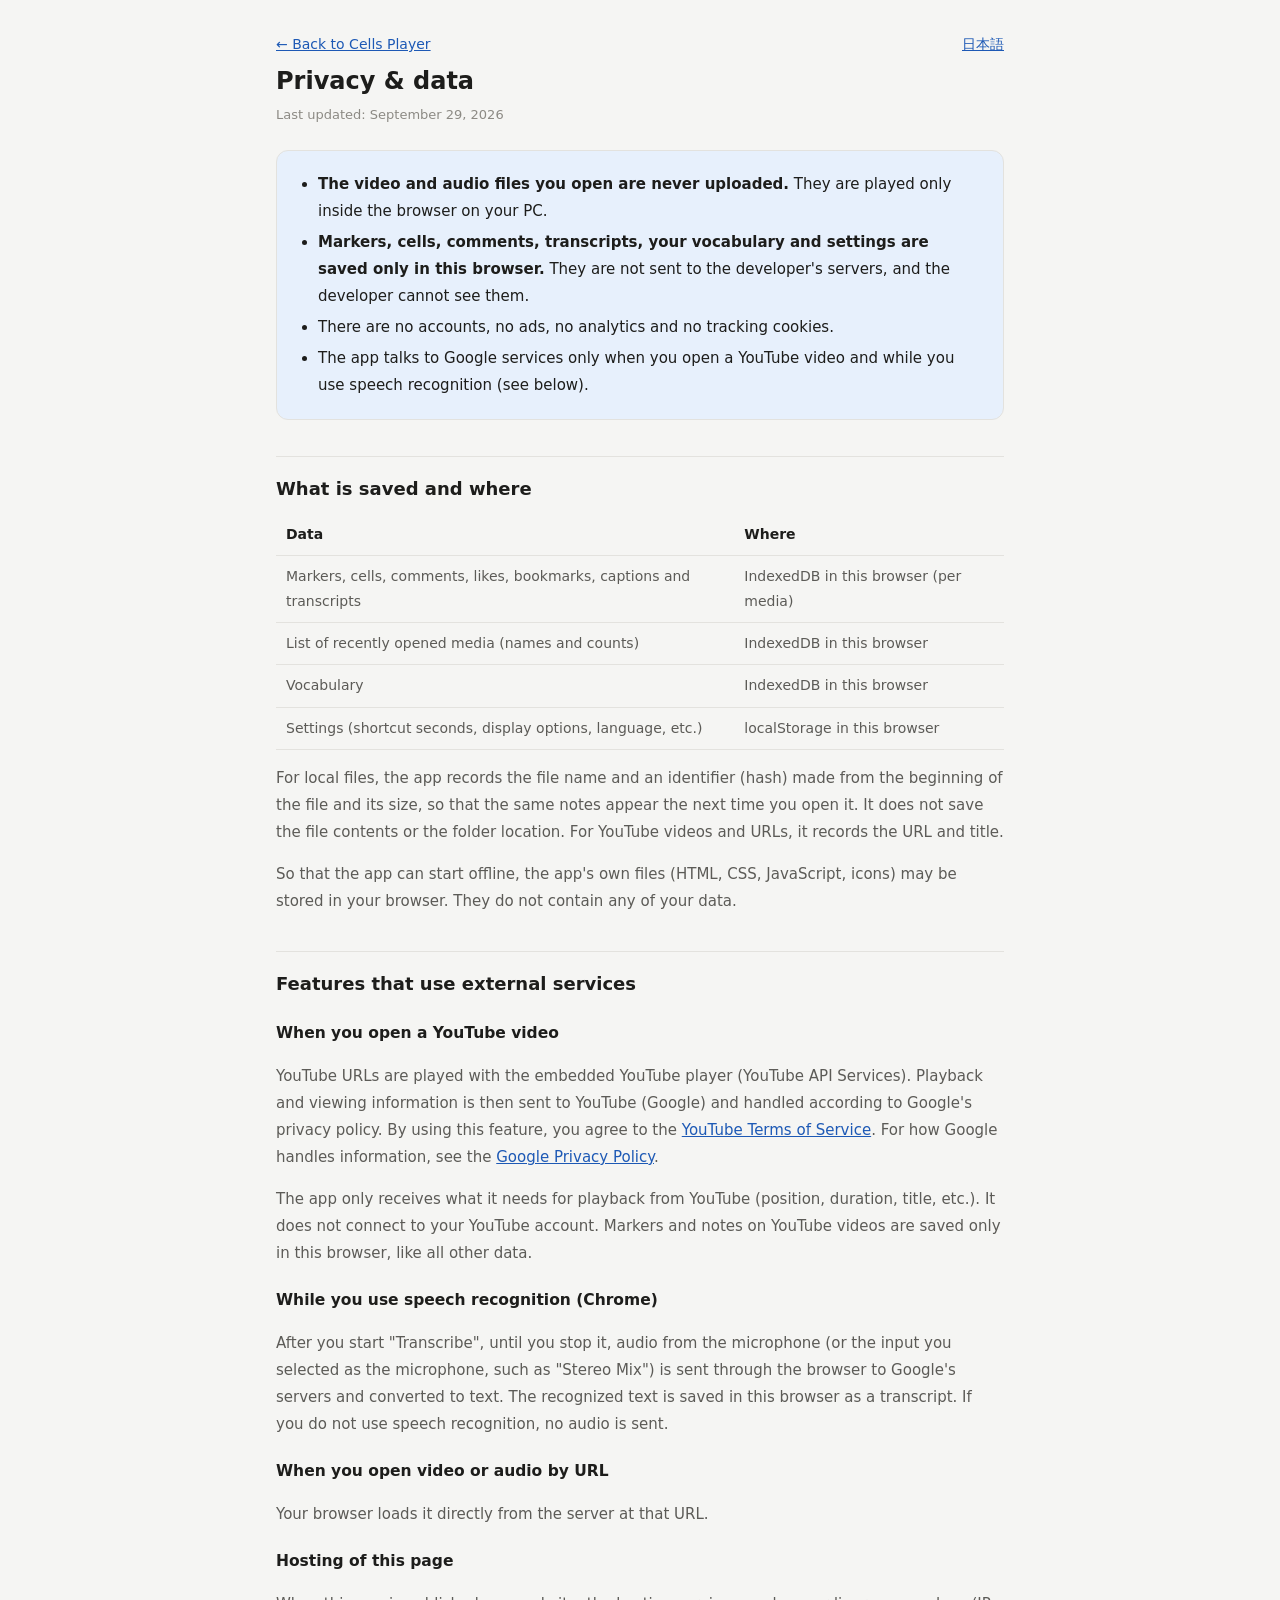
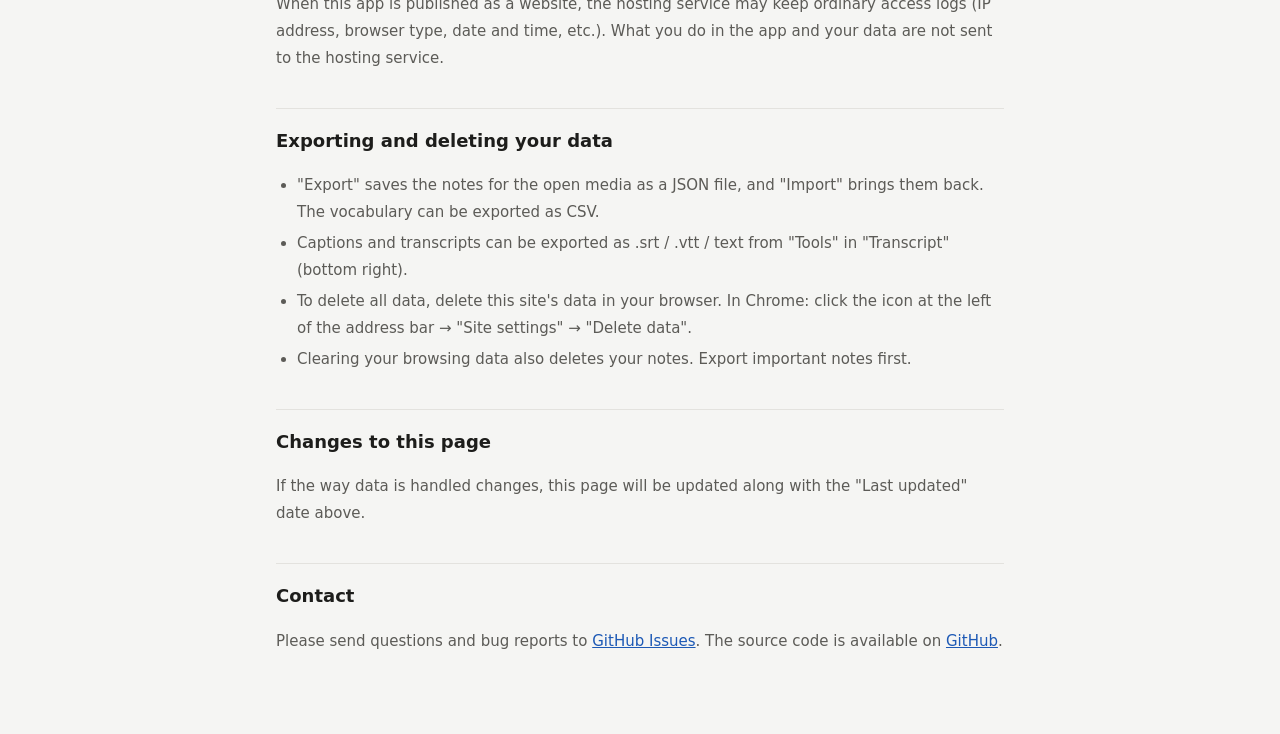
==== privacy.html @ 3f82d9c9 "英語の画面を追加（日本語 / English の切り替え） - 日本語の文をキーにした英語の辞書（js/i18n-en.js）と、切り替えの仕組み（js/i18n.js） - ブラウザの言語が日本語以" ====
<!doctype html>
<html lang="ja">
<head>
<meta charset="utf-8">
<meta name="viewport" content="width=device-width, initial-scale=1">
<title>プライバシーとデータの扱い｜区間セルプレイヤー / Privacy & data | Cells Player</title>
<link rel="icon" href="icons/icon.svg" type="image/svg+xml">
<style>
  :root {
    color-scheme: light dark;
    --bg: #f5f5f3; --panel: #ffffff; --line: #e3e2de; --text: #1d1d1b; --text-2: #5c5b57; --text-3: #8c8a84;
    --accent: #2b6cd4; --accent-bg: #e7f0fc; --accent-text: #1d59b5;
  }
  @media (prefers-color-scheme: dark) {
    :root {
      --bg: #181817; --panel: #222221; --line: #33332f; --text: #ebeae5; --text-2: #b3b1aa; --text-3: #83817b;
      --accent: #6aa2f0; --accent-bg: #1b2d47; --accent-text: #9cc3f7;
    }
  }
  * { box-sizing: border-box; }
  body {
    margin: 0; background: var(--bg); color: var(--text);
    font: 15px/1.8 "Segoe UI", "Yu Gothic UI", "Meiryo", system-ui, sans-serif;
  }
  main { max-width: 760px; margin: 0 auto; padding: 32px 16px 64px; }
  h1 { font-size: 24px; line-height: 1.4; margin: 8px 0 4px; }
  h2 { font-size: 18px; margin: 36px 0 8px; padding-top: 16px; border-top: 1px solid var(--line); }
  h3 { font-size: 15.5px; margin: 20px 0 4px; }
  p, li { color: var(--text-2); }
  ul { padding-left: 1.4em; }
  li { margin: 4px 0; }
  a { color: var(--accent-text); }
  strong { color: var(--text); }
  .back { font-size: 14px; }
  .top { display: flex; align-items: center; gap: 16px; }
  .lang-switch { margin-left: auto; font-size: 14px; }
  [hidden] { display: none !important; }
  .updated { font-size: 13px; color: var(--text-3); margin: 0; }
  .summary {
    margin: 24px 0 0; padding: 16px 20px; border-radius: 12px;
    background: var(--accent-bg); border: 1px solid var(--line);
  }
  .summary ul { margin: 0; }
  .summary li { color: var(--text); }
  table { width: 100%; border-collapse: collapse; font-size: 14px; margin: 8px 0; }
  th, td { text-align: left; vertical-align: top; padding: 8px 10px; border-bottom: 1px solid var(--line); }
  th { color: var(--text); white-space: nowrap; font-weight: 600; }
  td { color: var(--text-2); }
  @media (max-width: 560px) {
    th { white-space: normal; }
  }
</style>
</head>
<body>
<main lang="ja" id="ja">
  <div class="top">
    <a class="back" href="./">← 区間セルプレイヤーに戻る</a>
    <a class="lang-switch" href="?lang=en" lang="en">English</a>
  </div>
  <h1>プライバシーとデータの扱い</h1>
  <p class="updated">最終更新: 2026年9月29日</p>

  <div class="summary">
    <ul>
      <li><strong>開いた動画・音声ファイルは、どこにも送信しません。</strong>あなたの PC のブラウザの中だけで再生します。</li>
      <li><strong>目印・セル・コメント・文字起こし・単語帳・設定は、このブラウザの中にだけ保存されます。</strong>運営者のサーバーには送られず、運営者が見ることはできません。</li>
      <li>アカウント登録、広告、アクセス解析、追跡のための Cookie はありません。</li>
      <li>YouTube の動画を開いたときと、音声認識を使っているときだけ、Google のサービスとやり取りします（下記）。</li>
    </ul>
  </div>

  <h2>保存されるデータと保存場所</h2>
  <table>
    <tr><th>データ</th><th>保存場所</th></tr>
    <tr><td>目印・セル・コメント・いいね・ブックマーク・字幕や文字起こし</td><td>このブラウザの IndexedDB（メディアごと）</td></tr>
    <tr><td>最近開いたメディアの一覧（名前・件数）</td><td>このブラウザの IndexedDB</td></tr>
    <tr><td>単語帳</td><td>このブラウザの IndexedDB</td></tr>
    <tr><td>設定（ショートカットの秒数、表示の切り替えなど）</td><td>このブラウザの localStorage</td></tr>
  </table>
  <p>
    ローカルのファイルについては、次に開いたときに同じメモを出すため、ファイル名と、ファイルの先頭の一部と大きさから作った識別用の値（ハッシュ）を記録します。
    ファイルの中身やフォルダの場所は保存しません。YouTube や URL で開いたものは、その URL とタイトルを記録します。
  </p>
  <p>
    オフラインでも起動できるよう、アプリ自体のファイル（HTML・CSS・JavaScript・アイコン）をブラウザに保存しておくことがあります。これにあなたのデータは含まれません。
  </p>

  <h2>外部のサービスとやり取りする機能</h2>

  <h3>YouTube の動画を開いたとき</h3>
  <p>
    YouTube の URL を開くと、YouTube の埋め込みプレーヤー（YouTube API サービス）で再生します。
    このとき、再生や視聴の情報は YouTube（Google）に送られ、Google のプライバシーポリシーに従って扱われます。
    この機能を使うことで、<a href="https://www.youtube.com/t/terms" target="_blank" rel="noopener">YouTube の利用規約</a>に同意したものとみなされます。
    Google による情報の扱いは <a href="https://policies.google.com/privacy" target="_blank" rel="noopener">Google プライバシーポリシー</a>をご覧ください。
  </p>
  <p>
    このアプリが YouTube から受け取るのは、再生に必要な情報（再生位置・長さ・タイトルなど）だけです。YouTube のアカウントには接続しません。
    YouTube の動画に付けた目印やメモも、ほかのデータと同じくこのブラウザの中にだけ保存されます。
  </p>

  <h3>音声認識（Chrome）を使っているとき</h3>
  <p>
    「音声認識」を始めると、止めるまでの間、マイク（または「ステレオ ミキサー」など、マイクとして選んだ入力）の音声がブラウザの機能を通じて Google のサーバーに送られ、文字に変換されます。
    認識された文字は文字起こしとしてこのブラウザに保存されます。音声認識を使わなければ、音声が送られることはありません。
  </p>

  <h3>URL で動画・音声を開いたとき</h3>
  <p>その URL のサーバーから、あなたのブラウザが直接読み込みます。</p>

  <h3>このページの配信</h3>
  <p>
    このアプリを Web サイトとして公開している場合、置いているホスティングサービスが、一般的なアクセスの記録（IP アドレス、ブラウザの種類、日時など）を残すことがあります。
    アプリの中で行った操作やデータがホスティングサービスに送られることはありません。
  </p>

  <h2>データの持ち出し・削除</h2>
  <ul>
    <li>「書き出し」で、開いているメディアのメモを JSON ファイルに保存できます。「読み込み」で戻せます。単語帳は CSV で書き出せます。</li>
    <li>字幕・文字起こしは、右下の「文字起こし」の「ツール」から .srt / .vtt / テキストで書き出せます。</li>
    <li>
      すべてのデータを消すには、ブラウザでこのサイトのデータを削除してください。
      Chrome では、アドレスバー左のアイコン →「サイトの設定」→「データを削除」で消せます。
    </li>
    <li>ブラウザの閲覧データを消去したときも、メモは消えます。大事なメモは書き出しておいてください。</li>
  </ul>

  <h2>このページの変更</h2>
  <p>データの扱いを変えるときは、このページを更新し、上の「最終更新」の日付を変えます。</p>

  <h2>お問い合わせ</h2>
  <p>
    ご質問や不具合の報告は、<a href="https://github.com/pe-kun333/cells-player/issues" target="_blank" rel="noopener">GitHub の Issues</a> へお寄せください。
    ソースコードは <a href="https://github.com/pe-kun333/cells-player" target="_blank" rel="noopener">GitHub</a> で公開しています。
  </p>
</main>
<main lang="en" id="en" hidden>
  <div class="top">
    <a class="back" href="./">← Back to Cells Player</a>
    <a class="lang-switch" href="?lang=ja" lang="ja">日本語</a>
  </div>
  <h1>Privacy &amp; data</h1>
  <p class="updated">Last updated: September 29, 2026</p>

  <div class="summary">
    <ul>
      <li><strong>The video and audio files you open are never uploaded.</strong> They are played only inside the browser on your PC.</li>
      <li><strong>Markers, cells, comments, transcripts, your vocabulary and settings are saved only in this browser.</strong> They are not sent to the developer's servers, and the developer cannot see them.</li>
      <li>There are no accounts, no ads, no analytics and no tracking cookies.</li>
      <li>The app talks to Google services only when you open a YouTube video and while you use speech recognition (see below).</li>
    </ul>
  </div>

  <h2>What is saved and where</h2>
  <table>
    <tr><th>Data</th><th>Where</th></tr>
    <tr><td>Markers, cells, comments, likes, bookmarks, captions and transcripts</td><td>IndexedDB in this browser (per media)</td></tr>
    <tr><td>List of recently opened media (names and counts)</td><td>IndexedDB in this browser</td></tr>
    <tr><td>Vocabulary</td><td>IndexedDB in this browser</td></tr>
    <tr><td>Settings (shortcut seconds, display options, language, etc.)</td><td>localStorage in this browser</td></tr>
  </table>
  <p>
    For local files, the app records the file name and an identifier (hash) made from the beginning of the file and its size, so that the same notes appear the next time you open it.
    It does not save the file contents or the folder location. For YouTube videos and URLs, it records the URL and title.
  </p>
  <p>
    So that the app can start offline, the app's own files (HTML, CSS, JavaScript, icons) may be stored in your browser. They do not contain any of your data.
  </p>

  <h2>Features that use external services</h2>

  <h3>When you open a YouTube video</h3>
  <p>
    YouTube URLs are played with the embedded YouTube player (YouTube API Services).
    Playback and viewing information is then sent to YouTube (Google) and handled according to Google's privacy policy.
    By using this feature, you agree to the <a href="https://www.youtube.com/t/terms" target="_blank" rel="noopener">YouTube Terms of Service</a>.
    For how Google handles information, see the <a href="https://policies.google.com/privacy" target="_blank" rel="noopener">Google Privacy Policy</a>.
  </p>
  <p>
    The app only receives what it needs for playback from YouTube (position, duration, title, etc.). It does not connect to your YouTube account.
    Markers and notes on YouTube videos are saved only in this browser, like all other data.
  </p>

  <h3>While you use speech recognition (Chrome)</h3>
  <p>
    After you start "Transcribe", until you stop it, audio from the microphone (or the input you selected as the microphone, such as "Stereo Mix") is sent through the browser to Google's servers and converted to text.
    The recognized text is saved in this browser as a transcript. If you do not use speech recognition, no audio is sent.
  </p>

  <h3>When you open video or audio by URL</h3>
  <p>Your browser loads it directly from the server at that URL.</p>

  <h3>Hosting of this page</h3>
  <p>
    When this app is published as a website, the hosting service may keep ordinary access logs (IP address, browser type, date and time, etc.).
    What you do in the app and your data are not sent to the hosting service.
  </p>

  <h2>Exporting and deleting your data</h2>
  <ul>
    <li>"Export" saves the notes for the open media as a JSON file, and "Import" brings them back. The vocabulary can be exported as CSV.</li>
    <li>Captions and transcripts can be exported as .srt / .vtt / text from "Tools" in "Transcript" (bottom right).</li>
    <li>
      To delete all data, delete this site's data in your browser.
      In Chrome: click the icon at the left of the address bar → "Site settings" → "Delete data".
    </li>
    <li>Clearing your browsing data also deletes your notes. Export important notes first.</li>
  </ul>

  <h2>Changes to this page</h2>
  <p>If the way data is handled changes, this page will be updated along with the "Last updated" date above.</p>

  <h2>Contact</h2>
  <p>
    Please send questions and bug reports to <a href="https://github.com/pe-kun333/cells-player/issues" target="_blank" rel="noopener">GitHub Issues</a>.
    The source code is available on <a href="https://github.com/pe-kun333/cells-player" target="_blank" rel="noopener">GitHub</a>.
  </p>
</main>
<script>
  // アプリと同じ決め方で言語を選ぶ（?lang= → アプリの設定 → ブラウザの言語）
  (() => {
    let lang = new URLSearchParams(location.search).get('lang');
    if (lang !== 'ja' && lang !== 'en') {
      try {
        const s = JSON.parse(localStorage.getItem('cellsplayer:settings') || 'null');
        if (s && (s.lang === 'ja' || s.lang === 'en')) lang = s.lang;
      } catch {}
    }
    if (lang !== 'ja' && lang !== 'en') lang = /^ja\b/i.test(navigator.languages?.[0] || navigator.language || 'ja') ? 'ja' : 'en';
    document.documentElement.lang = lang;
    document.getElementById('ja').hidden = lang !== 'ja';
    document.getElementById('en').hidden = lang !== 'en';
    if (lang === 'en') document.title = 'Privacy & data | Cells Player';
    else document.title = 'プライバシーとデータの扱い｜区間セルプレイヤー';
  })();
</script>
</body>
</html>
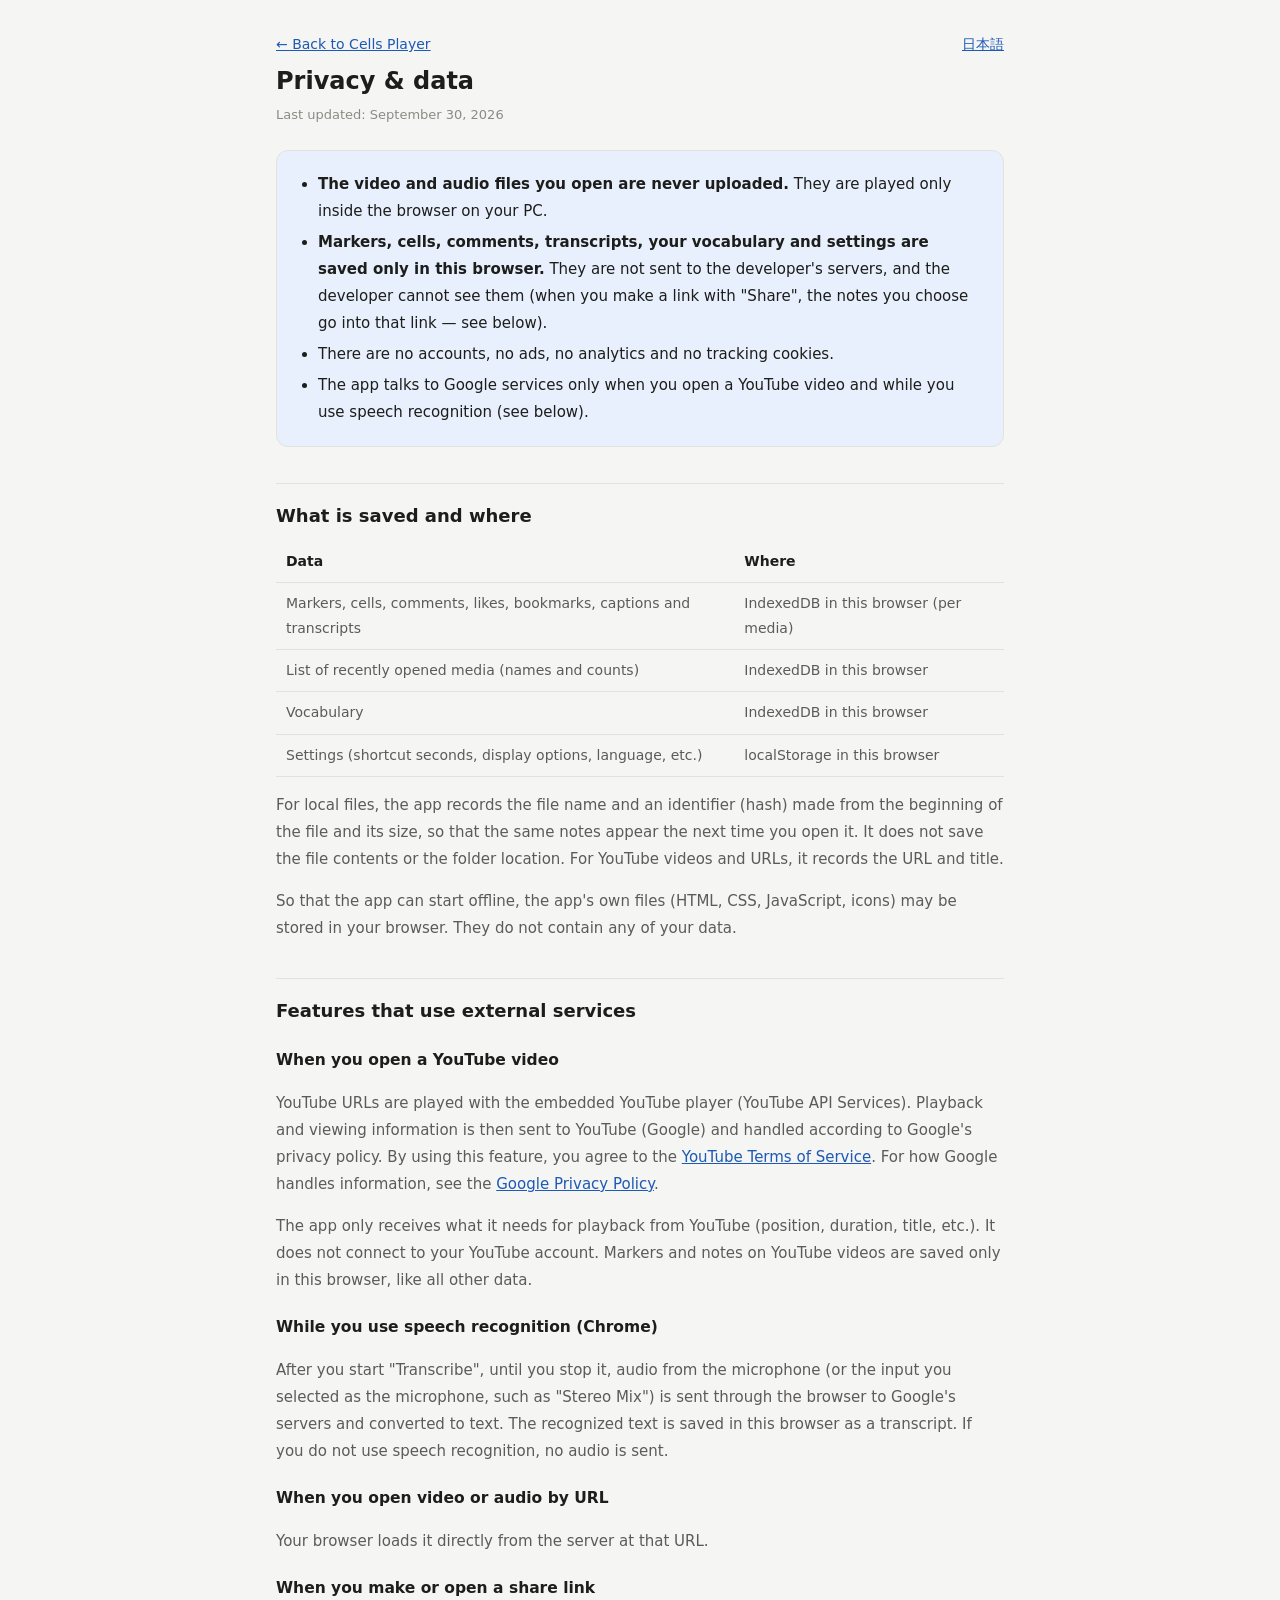
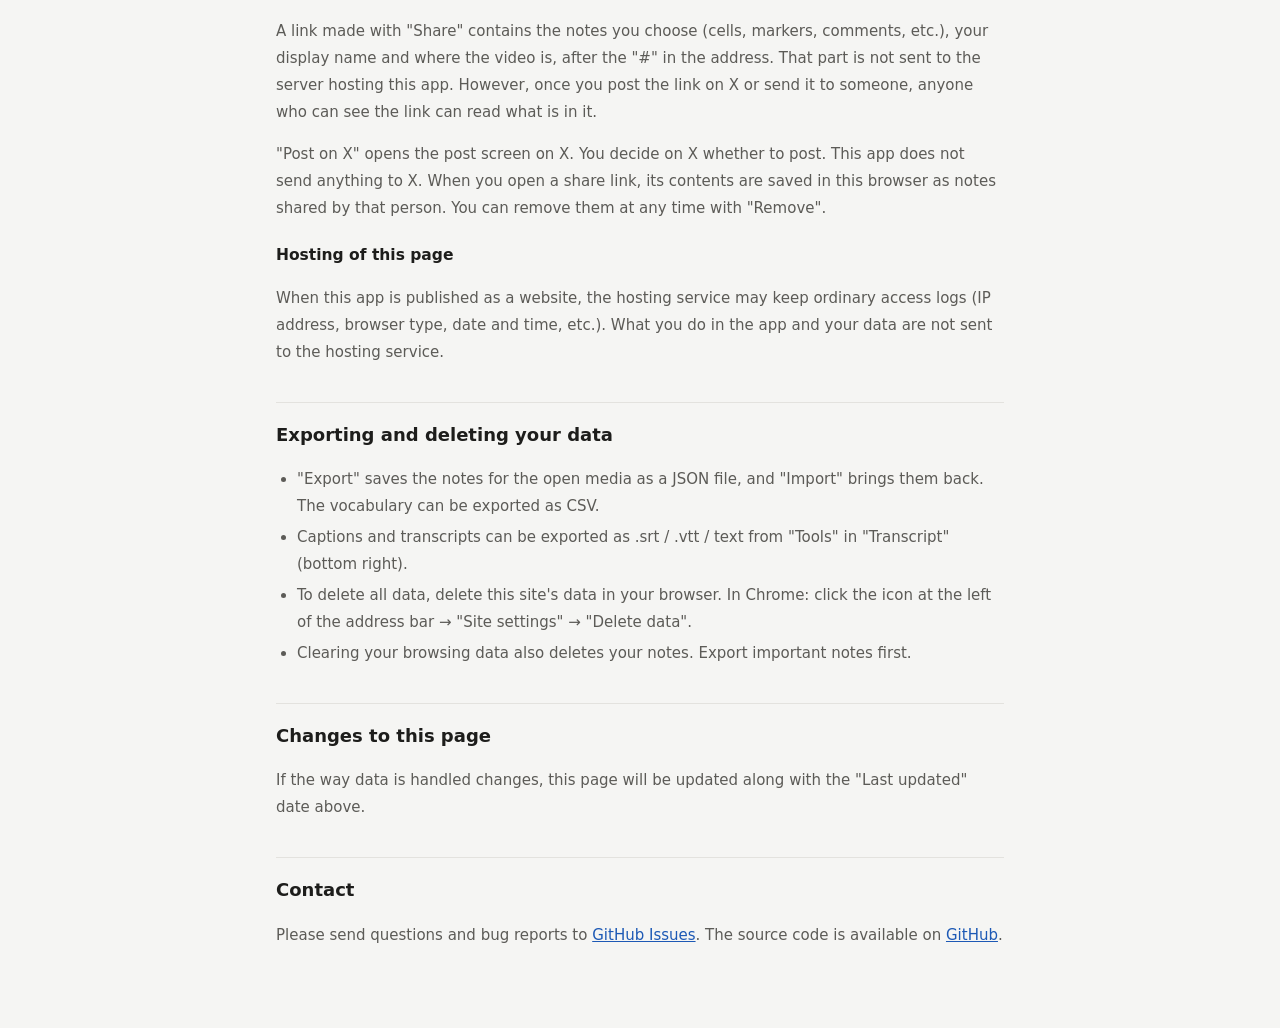
==== commit 4726cd64: "共有リンクを追加（セル・コメントをリンクに入れて X などで共有、開いた人は「〇〇さんの共有」として表示） Co-Authored-By: Claude Opus 5.5 <noreply@anthr" ====
--- a/privacy.html
+++ b/privacy.html
@@ -58,12 +58,12 @@
     <a class="lang-switch" href="?lang=en" lang="en">English</a>
   </div>
   <h1>プライバシーとデータの扱い</h1>
-  <p class="updated">最終更新: 2026年9月29日</p>
+  <p class="updated">最終更新: 2026年9月30日</p>
 
   <div class="summary">
     <ul>
       <li><strong>開いた動画・音声ファイルは、どこにも送信しません。</strong>あなたの PC のブラウザの中だけで再生します。</li>
-      <li><strong>目印・セル・コメント・文字起こし・単語帳・設定は、このブラウザの中にだけ保存されます。</strong>運営者のサーバーには送られず、運営者が見ることはできません。</li>
+      <li><strong>目印・セル・コメント・文字起こし・単語帳・設定は、このブラウザの中にだけ保存されます。</strong>運営者のサーバーには送られず、運営者が見ることはできません（「共有」でリンクを作ったときは、あなたが選んだメモがそのリンクに入ります。下記）。</li>
       <li>アカウント登録、広告、アクセス解析、追跡のための Cookie はありません。</li>
       <li>YouTube の動画を開いたときと、音声認識を使っているときだけ、Google のサービスとやり取りします（下記）。</li>
     </ul>
@@ -107,6 +107,17 @@
 
   <h3>URL で動画・音声を開いたとき</h3>
   <p>その URL のサーバーから、あなたのブラウザが直接読み込みます。</p>
+
+  <h3>共有リンクを作ったとき・開いたとき</h3>
+  <p>
+    「共有」で作るリンクには、あなたが選んだメモ（セル・目印・コメントなど）と表示名、動画の場所が、アドレスの「#」より後ろに入ります。
+    この部分は、このアプリを置いているサーバーには送られません。
+    ただし、リンクを X などに投稿したり人に送ったりすると、そのリンクを見られる人は誰でも中身を読めます。
+  </p>
+  <p>
+    「X に投稿」を押すと、X の投稿画面が開きます。投稿するかどうかは、あなたが X の画面で決めます。このアプリが X に何かを送ることはありません。
+    共有リンクを開くと、その中身は「〇〇さんの共有」としてこのブラウザに保存されます。「外す」でいつでも消せます。
+  </p>
 
   <h3>このページの配信</h3>
   <p>
@@ -140,12 +151,12 @@
     <a class="lang-switch" href="?lang=ja" lang="ja">日本語</a>
   </div>
   <h1>Privacy &amp; data</h1>
-  <p class="updated">Last updated: September 29, 2026</p>
+  <p class="updated">Last updated: September 30, 2026</p>
 
   <div class="summary">
     <ul>
       <li><strong>The video and audio files you open are never uploaded.</strong> They are played only inside the browser on your PC.</li>
-      <li><strong>Markers, cells, comments, transcripts, your vocabulary and settings are saved only in this browser.</strong> They are not sent to the developer's servers, and the developer cannot see them.</li>
+      <li><strong>Markers, cells, comments, transcripts, your vocabulary and settings are saved only in this browser.</strong> They are not sent to the developer's servers, and the developer cannot see them (when you make a link with "Share", the notes you choose go into that link — see below).</li>
       <li>There are no accounts, no ads, no analytics and no tracking cookies.</li>
       <li>The app talks to Google services only when you open a YouTube video and while you use speech recognition (see below).</li>
     </ul>
@@ -189,6 +200,17 @@
 
   <h3>When you open video or audio by URL</h3>
   <p>Your browser loads it directly from the server at that URL.</p>
+
+  <h3>When you make or open a share link</h3>
+  <p>
+    A link made with "Share" contains the notes you choose (cells, markers, comments, etc.), your display name and where the video is, after the "#" in the address.
+    That part is not sent to the server hosting this app.
+    However, once you post the link on X or send it to someone, anyone who can see the link can read what is in it.
+  </p>
+  <p>
+    "Post on X" opens the post screen on X. You decide on X whether to post. This app does not send anything to X.
+    When you open a share link, its contents are saved in this browser as notes shared by that person. You can remove them at any time with "Remove".
+  </p>
 
   <h3>Hosting of this page</h3>
   <p>
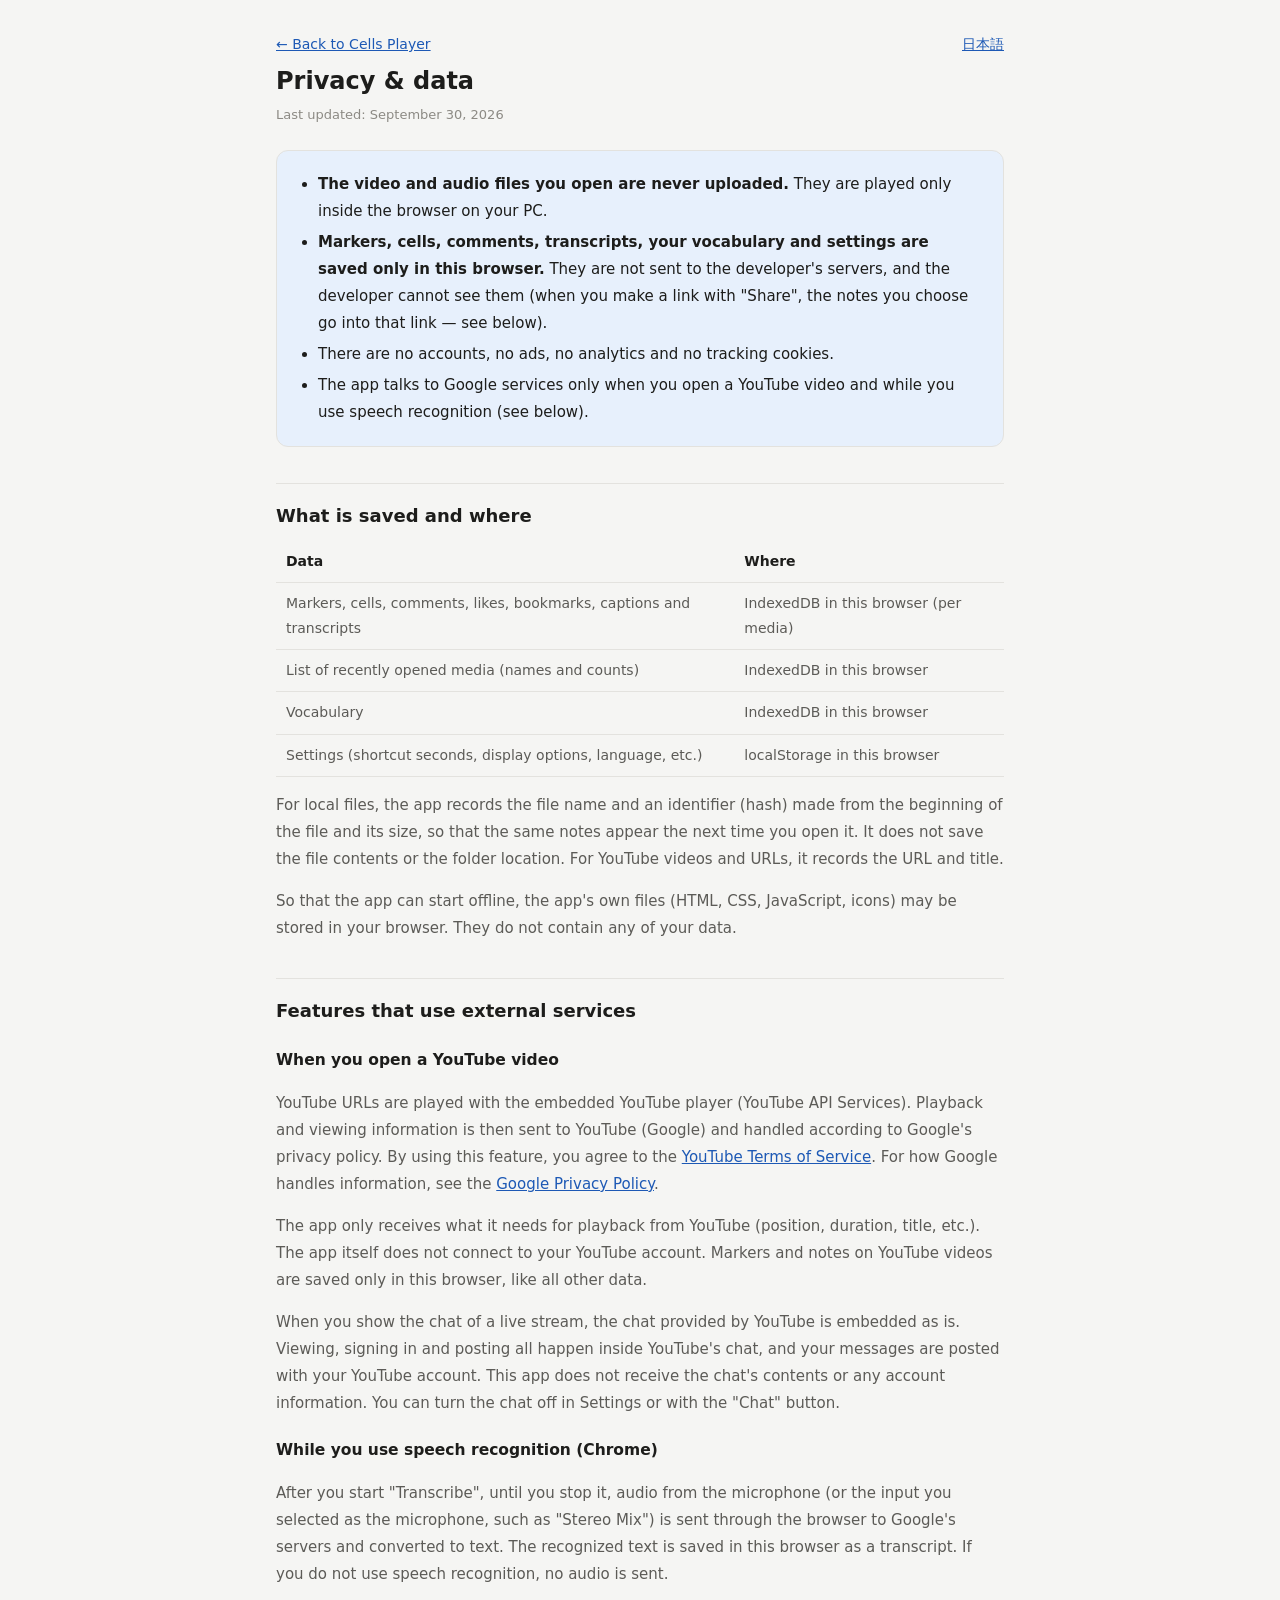
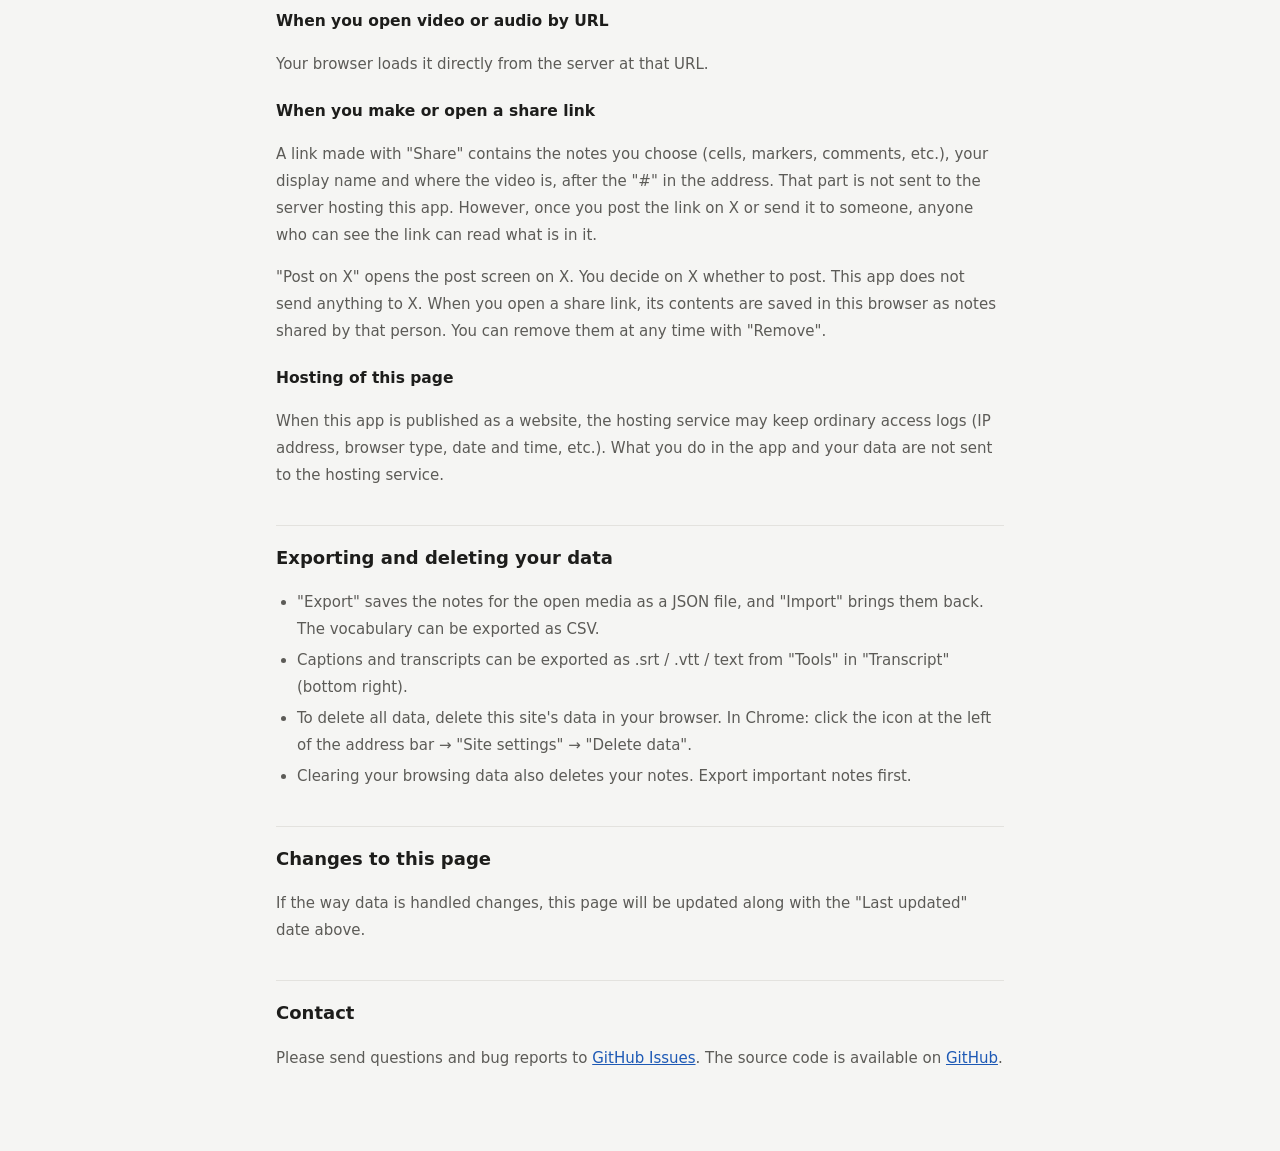
==== commit a1196eb3: "ライブ配信のときに YouTube のライブチャットを左に表示（自分のアカウントで書き込める・表示は切り替え可） Co-Authored-By: Claude Opus 5.5 <noreply@an" ====
--- a/privacy.html
+++ b/privacy.html
@@ -95,8 +95,13 @@
     Google による情報の扱いは <a href="https://policies.google.com/privacy" target="_blank" rel="noopener">Google プライバシーポリシー</a>をご覧ください。
   </p>
   <p>
-    このアプリが YouTube から受け取るのは、再生に必要な情報（再生位置・長さ・タイトルなど）だけです。YouTube のアカウントには接続しません。
+    このアプリが YouTube から受け取るのは、再生に必要な情報（再生位置・長さ・タイトルなど）だけです。このアプリ自身は YouTube のアカウントに接続しません。
     YouTube の動画に付けた目印やメモも、ほかのデータと同じくこのブラウザの中にだけ保存されます。
+  </p>
+  <p>
+    ライブ配信でチャットを表示すると、YouTube が用意しているチャットの画面をそのまま埋め込みます。
+    チャットの表示・ログイン・書き込みは YouTube の画面の中で行われ、書き込みはあなたの YouTube アカウントで投稿されます。
+    このアプリは、チャットの内容やアカウントの情報を受け取りません。チャットは設定や「チャット」ボタンで表示しないようにできます。
   </p>
 
   <h3>音声認識（Chrome）を使っているとき</h3>
@@ -188,8 +193,13 @@
     For how Google handles information, see the <a href="https://policies.google.com/privacy" target="_blank" rel="noopener">Google Privacy Policy</a>.
   </p>
   <p>
-    The app only receives what it needs for playback from YouTube (position, duration, title, etc.). It does not connect to your YouTube account.
+    The app only receives what it needs for playback from YouTube (position, duration, title, etc.). The app itself does not connect to your YouTube account.
     Markers and notes on YouTube videos are saved only in this browser, like all other data.
+  </p>
+  <p>
+    When you show the chat of a live stream, the chat provided by YouTube is embedded as is.
+    Viewing, signing in and posting all happen inside YouTube's chat, and your messages are posted with your YouTube account.
+    This app does not receive the chat's contents or any account information. You can turn the chat off in Settings or with the "Chat" button.
   </p>
 
   <h3>While you use speech recognition (Chrome)</h3>
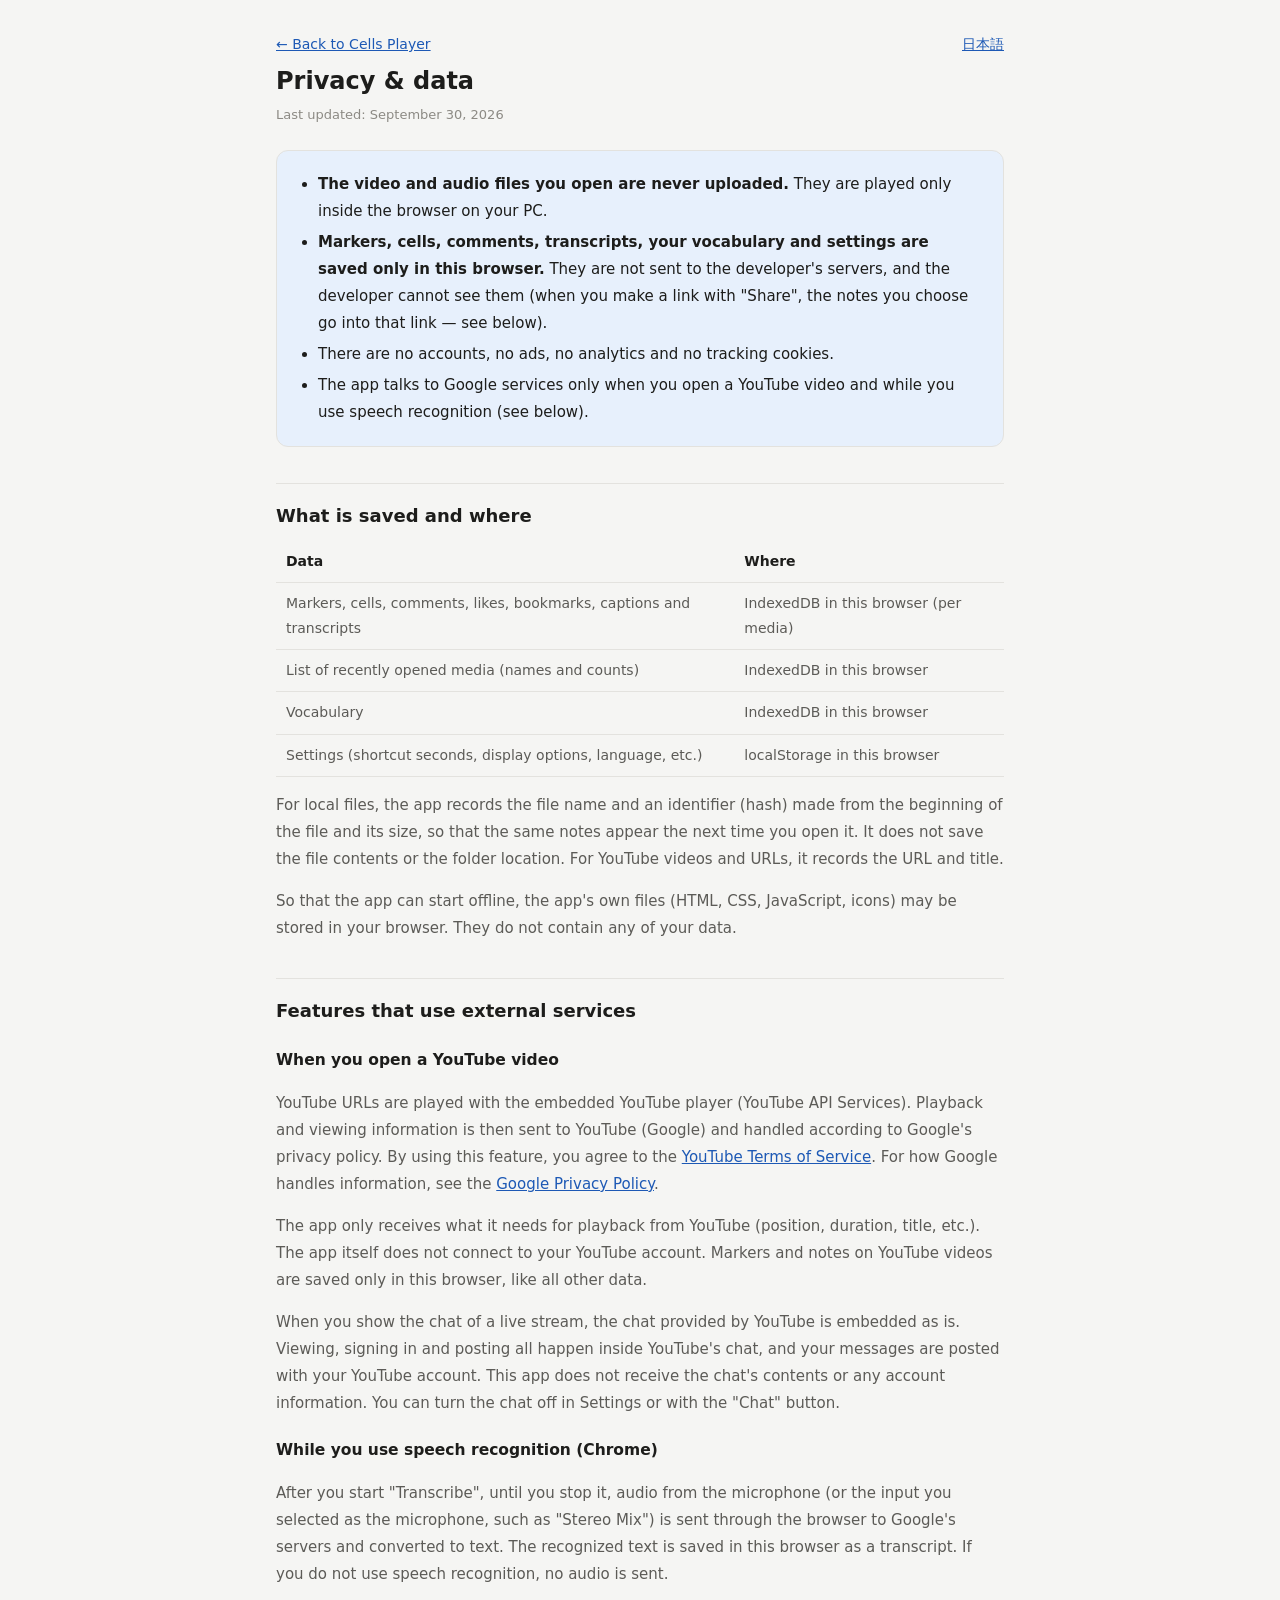
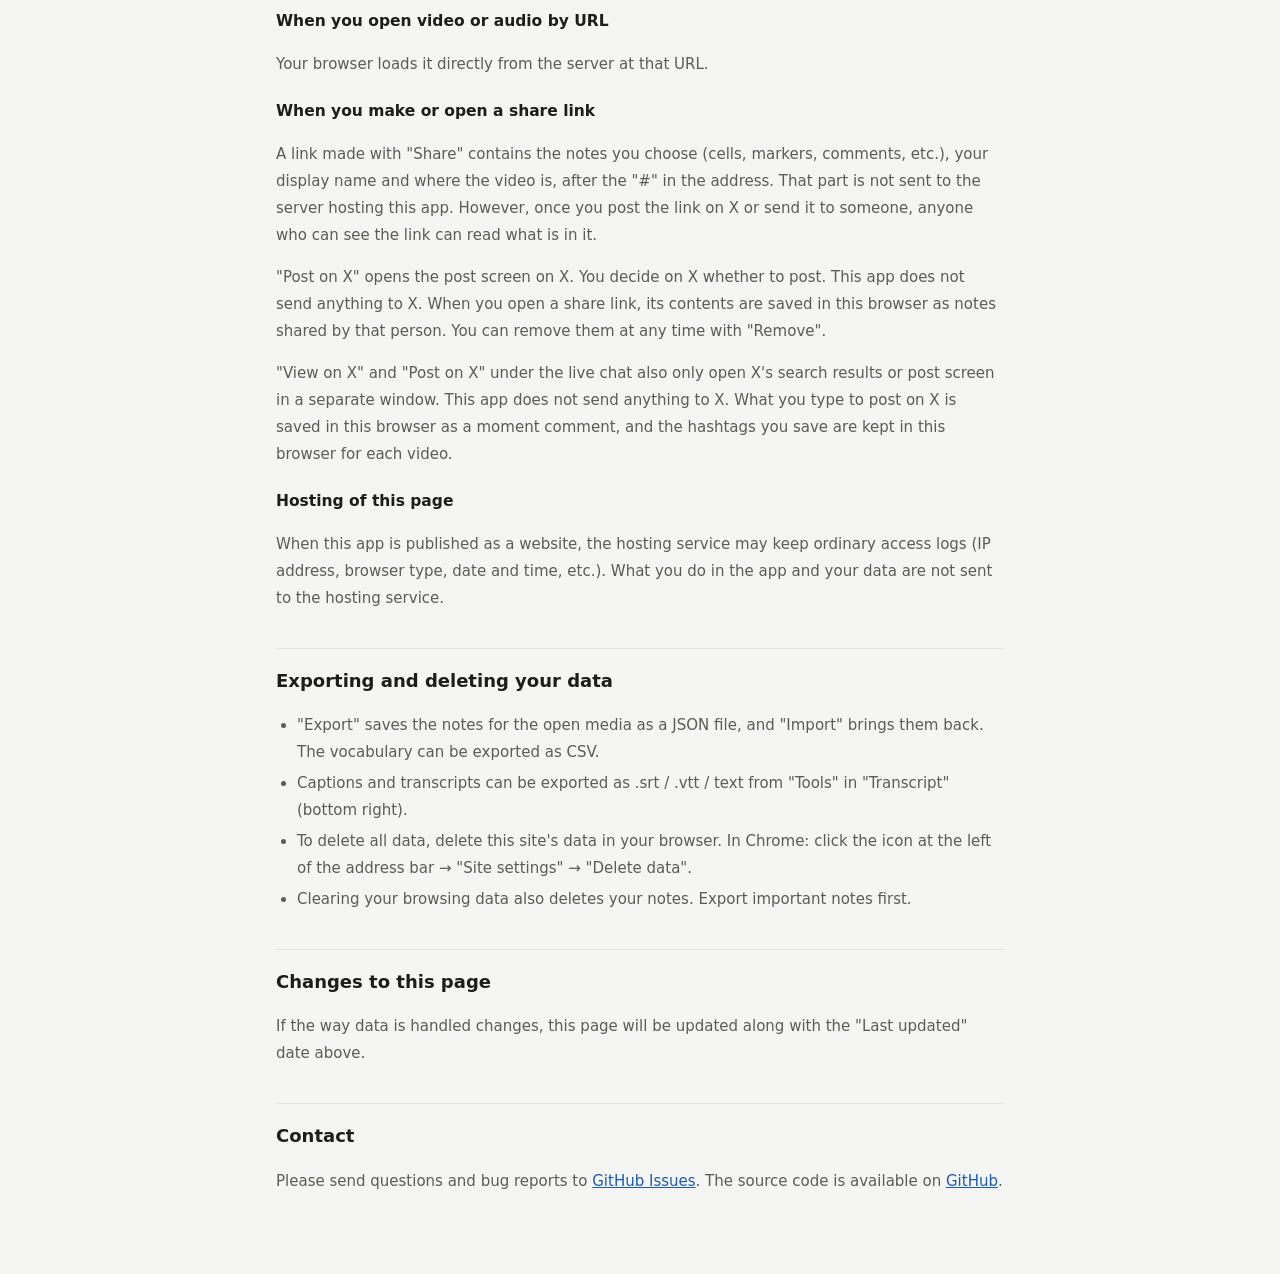
==== commit 1fd69133: "ライブチャットの下に X の帯を追加（ハッシュタグの登録・X で見る・X に投稿、書いた内容は瞬間のコメントにも残す） Co-Authored-By: Claude Opus 5.5 <noreply" ====
--- a/privacy.html
+++ b/privacy.html
@@ -123,6 +123,10 @@
     「X に投稿」を押すと、X の投稿画面が開きます。投稿するかどうかは、あなたが X の画面で決めます。このアプリが X に何かを送ることはありません。
     共有リンクを開くと、その中身は「〇〇さんの共有」としてこのブラウザに保存されます。「外す」でいつでも消せます。
   </p>
+  <p>
+    ライブチャットの下の「X で見る」「X に投稿」も、X の検索結果や投稿画面を別の画面で開くだけです。このアプリが X に何かを送ることはありません。
+    X に書くために入力した内容は、瞬間のコメントとしてこのブラウザに保存されます。登録したハッシュタグも、動画ごとにこのブラウザに保存されます。
+  </p>
 
   <h3>このページの配信</h3>
   <p>
@@ -220,6 +224,10 @@
   <p>
     "Post on X" opens the post screen on X. You decide on X whether to post. This app does not send anything to X.
     When you open a share link, its contents are saved in this browser as notes shared by that person. You can remove them at any time with "Remove".
+  </p>
+  <p>
+    "View on X" and "Post on X" under the live chat also only open X's search results or post screen in a separate window. This app does not send anything to X.
+    What you type to post on X is saved in this browser as a moment comment, and the hashtags you save are kept in this browser for each video.
   </p>
 
   <h3>Hosting of this page</h3>
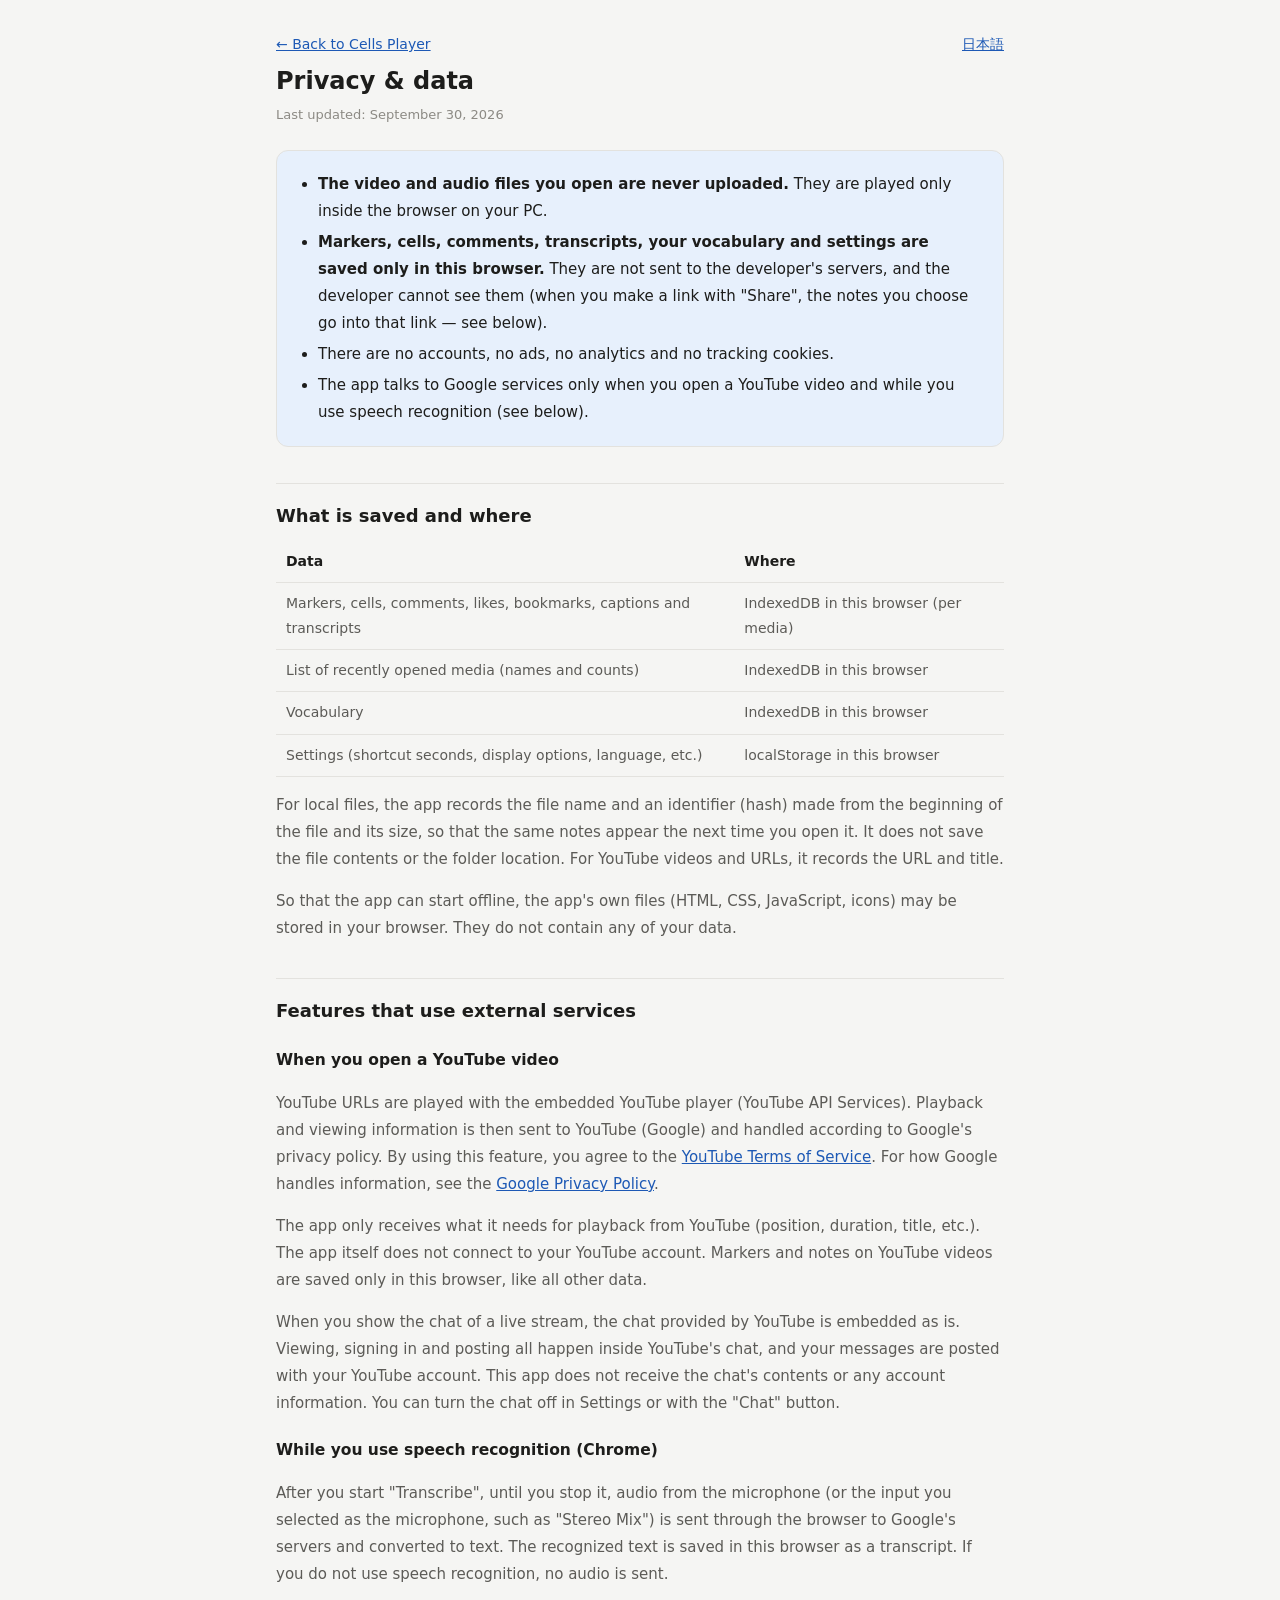
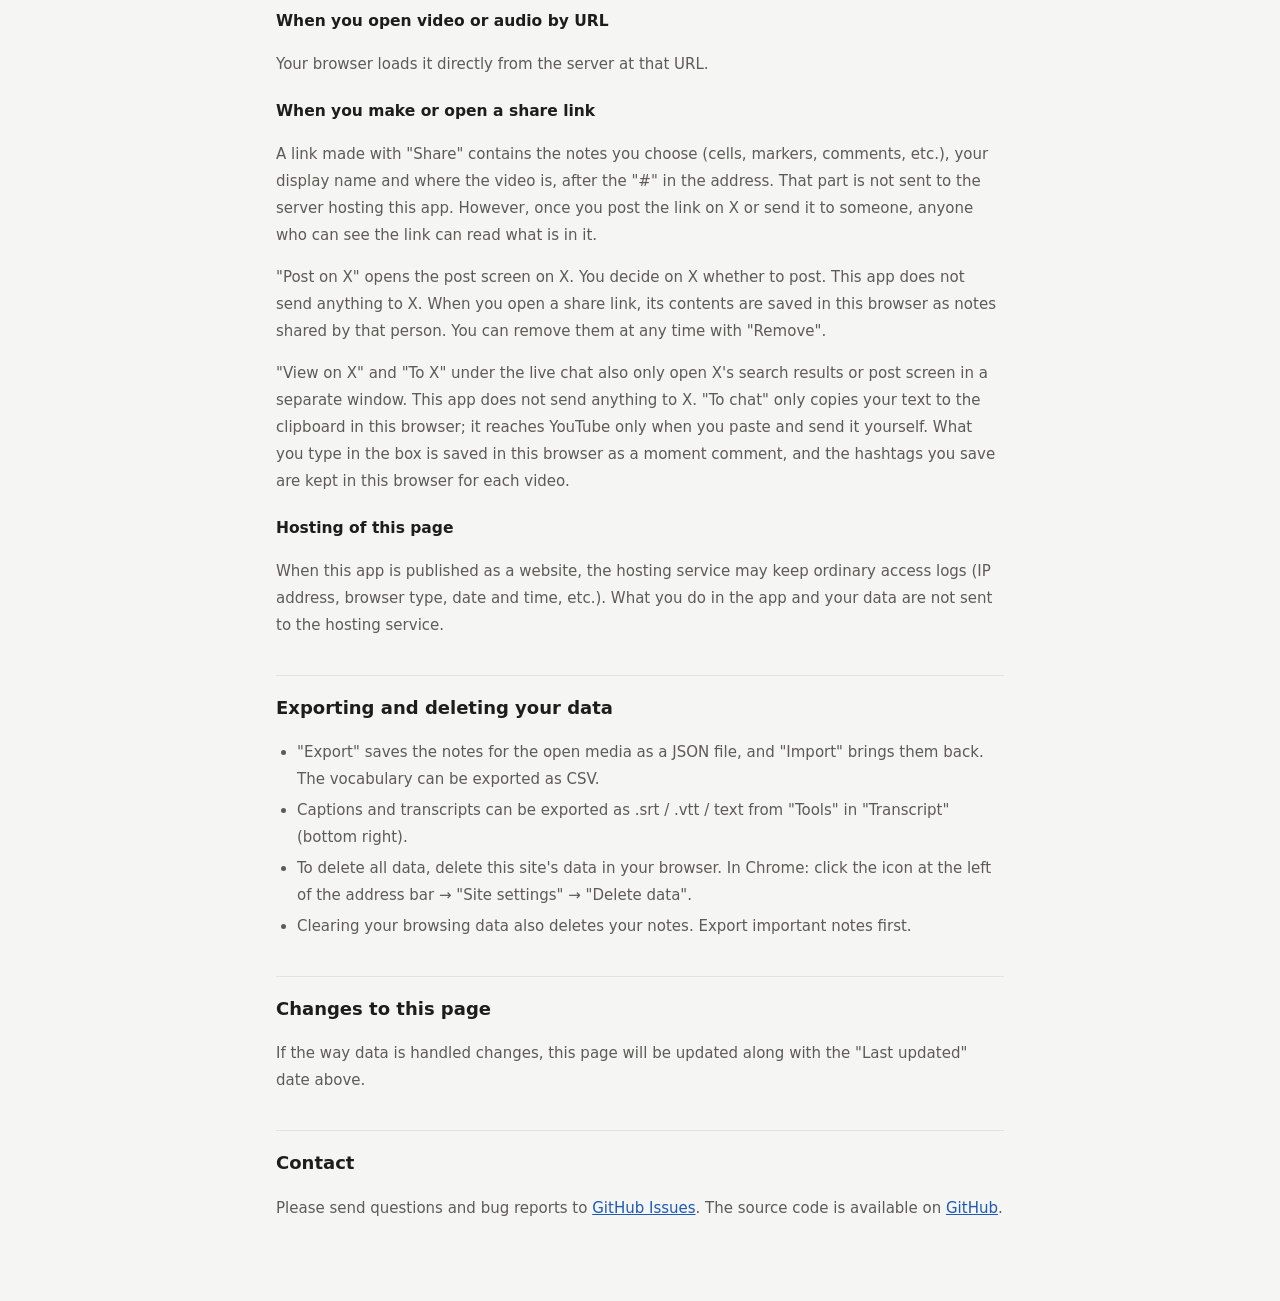
==== commit 3a5fdb64: "チャットと X の共通の書く欄（チャットへはコピーして貼る・X へ・両方、送った先の印を瞬間のコメントに残す） Co-Authored-By: Claude Opus 5.5 <noreply@ant" ====
--- a/privacy.html
+++ b/privacy.html
@@ -124,8 +124,9 @@
     共有リンクを開くと、その中身は「〇〇さんの共有」としてこのブラウザに保存されます。「外す」でいつでも消せます。
   </p>
   <p>
-    ライブチャットの下の「X で見る」「X に投稿」も、X の検索結果や投稿画面を別の画面で開くだけです。このアプリが X に何かを送ることはありません。
-    X に書くために入力した内容は、瞬間のコメントとしてこのブラウザに保存されます。登録したハッシュタグも、動画ごとにこのブラウザに保存されます。
+    ライブチャットの下の「X で見る」「X へ」も、X の検索結果や投稿画面を別の画面で開くだけです。このアプリが X に何かを送ることはありません。
+    「チャットへ」は、書いた文をこのブラウザのクリップボードにコピーするだけで、YouTube に送るのはあなたが貼り付けて送信したときです。
+    書く欄に入力した内容は、瞬間のコメントとしてこのブラウザに保存されます。登録したハッシュタグも、動画ごとにこのブラウザに保存されます。
   </p>
 
   <h3>このページの配信</h3>
@@ -226,8 +227,9 @@
     When you open a share link, its contents are saved in this browser as notes shared by that person. You can remove them at any time with "Remove".
   </p>
   <p>
-    "View on X" and "Post on X" under the live chat also only open X's search results or post screen in a separate window. This app does not send anything to X.
-    What you type to post on X is saved in this browser as a moment comment, and the hashtags you save are kept in this browser for each video.
+    "View on X" and "To X" under the live chat also only open X's search results or post screen in a separate window. This app does not send anything to X.
+    "To chat" only copies your text to the clipboard in this browser; it reaches YouTube only when you paste and send it yourself.
+    What you type in the box is saved in this browser as a moment comment, and the hashtags you save are kept in this browser for each video.
   </p>
 
   <h3>Hosting of this page</h3>
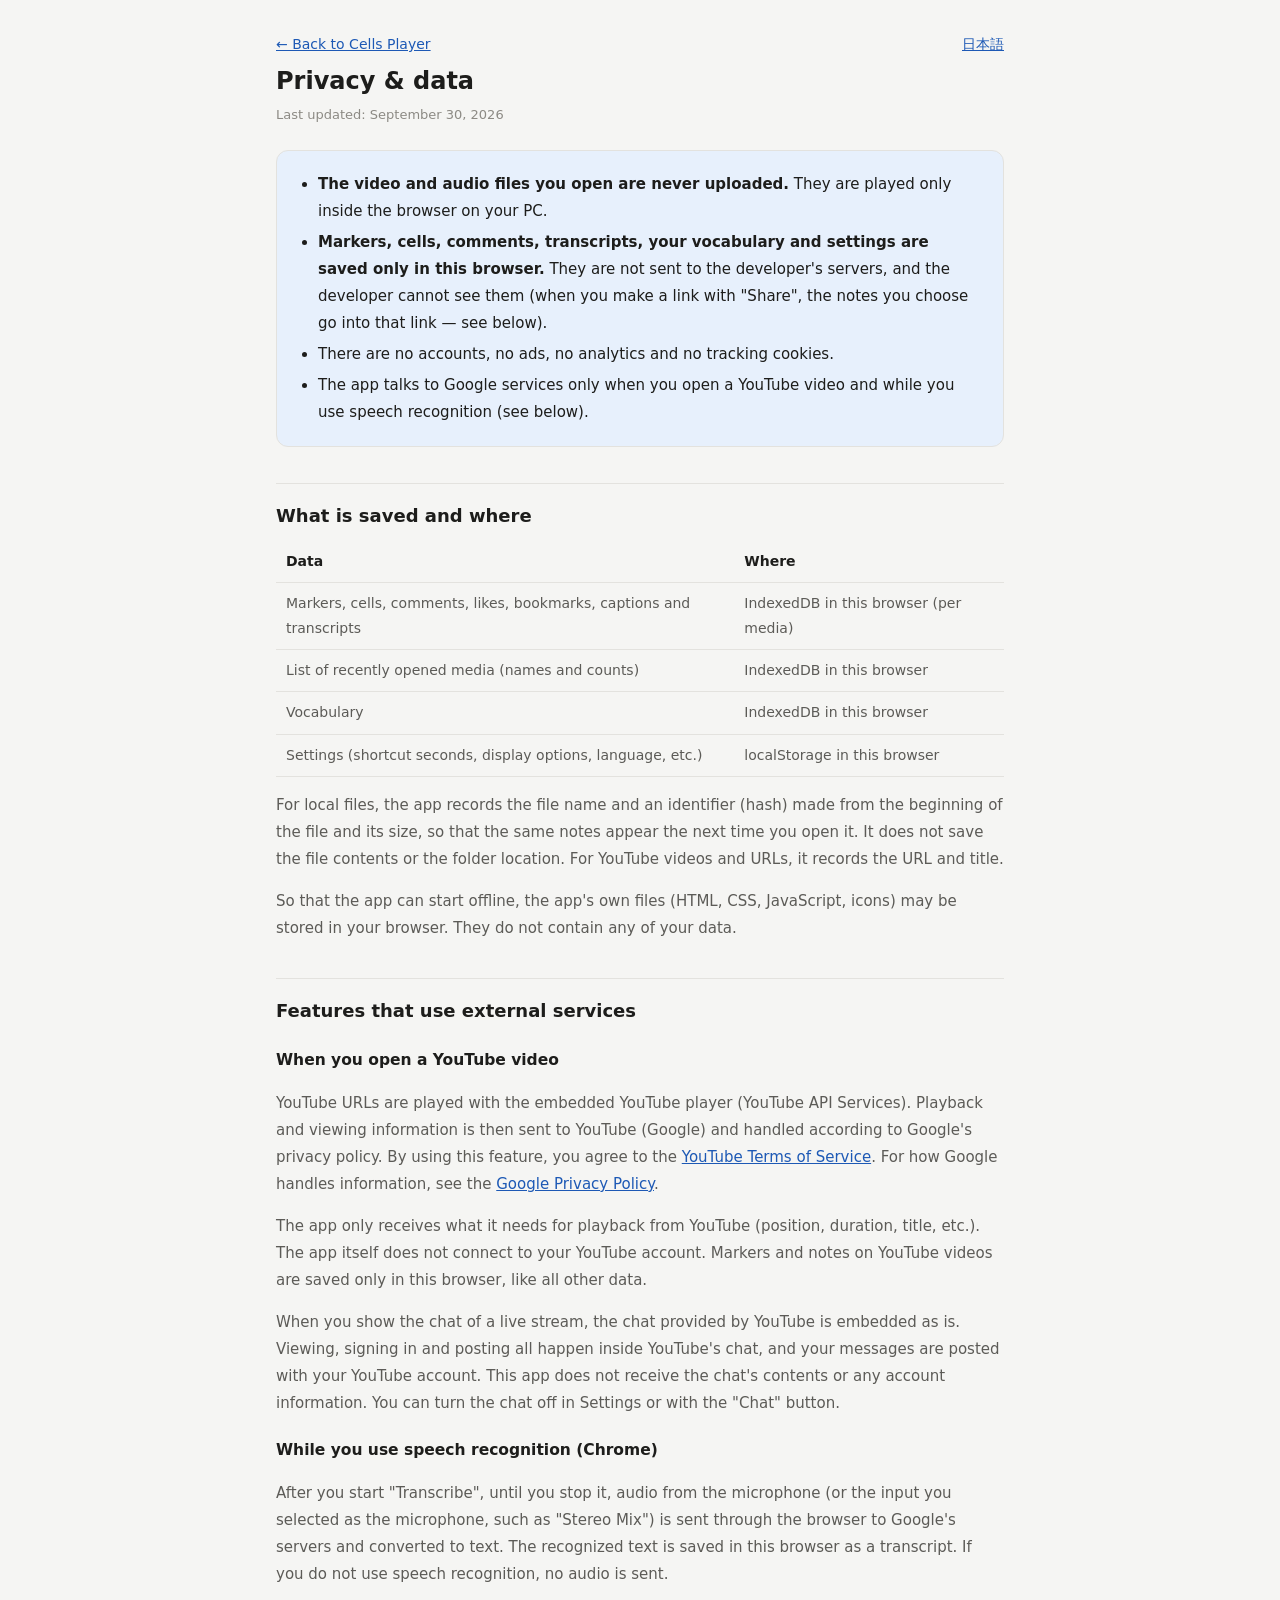
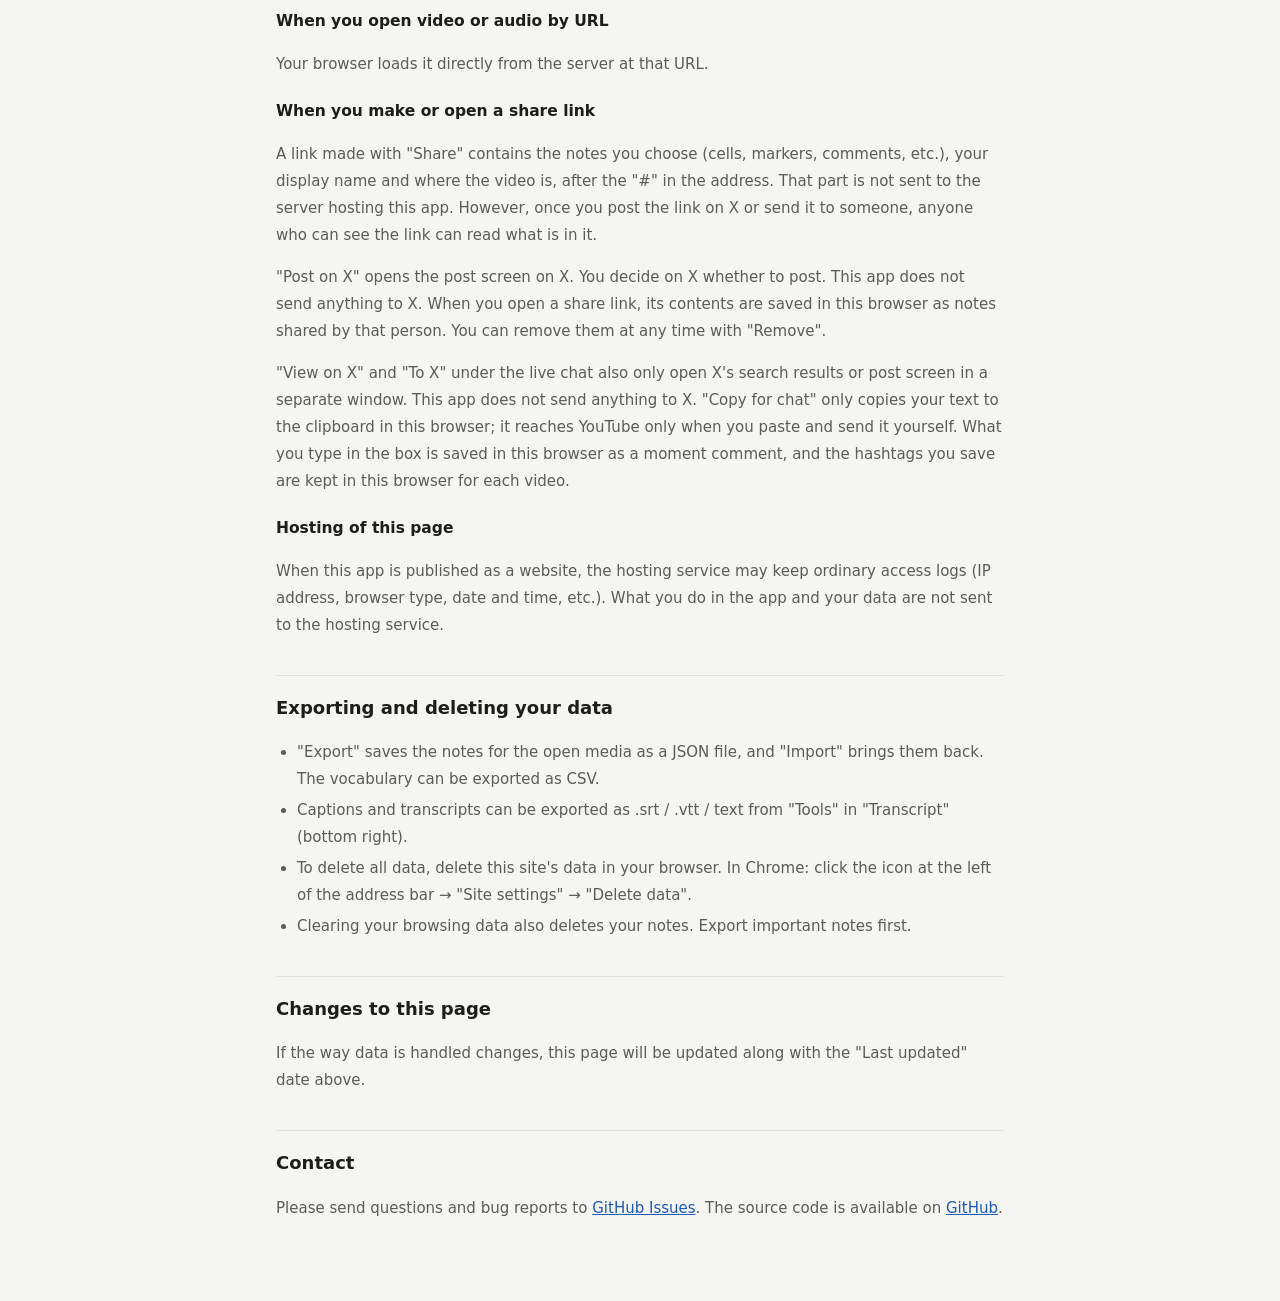
==== commit d3f6af1c: "「チャットへ」を「チャット用にコピー」にし、貼り付けの案内をチャット欄のすぐ下に出す Co-Authored-By: Claude Opus 5.5 <noreply@anthropic.com>" ====
--- a/privacy.html
+++ b/privacy.html
@@ -125,7 +125,7 @@
   </p>
   <p>
     ライブチャットの下の「X で見る」「X へ」も、X の検索結果や投稿画面を別の画面で開くだけです。このアプリが X に何かを送ることはありません。
-    「チャットへ」は、書いた文をこのブラウザのクリップボードにコピーするだけで、YouTube に送るのはあなたが貼り付けて送信したときです。
+    「チャット用にコピー」は、書いた文をこのブラウザのクリップボードにコピーするだけで、YouTube に送るのはあなたが貼り付けて送信したときです。
     書く欄に入力した内容は、瞬間のコメントとしてこのブラウザに保存されます。登録したハッシュタグも、動画ごとにこのブラウザに保存されます。
   </p>
 
@@ -228,7 +228,7 @@
   </p>
   <p>
     "View on X" and "To X" under the live chat also only open X's search results or post screen in a separate window. This app does not send anything to X.
-    "To chat" only copies your text to the clipboard in this browser; it reaches YouTube only when you paste and send it yourself.
+    "Copy for chat" only copies your text to the clipboard in this browser; it reaches YouTube only when you paste and send it yourself.
     What you type in the box is saved in this browser as a moment comment, and the hashtags you save are kept in this browser for each video.
   </p>
 
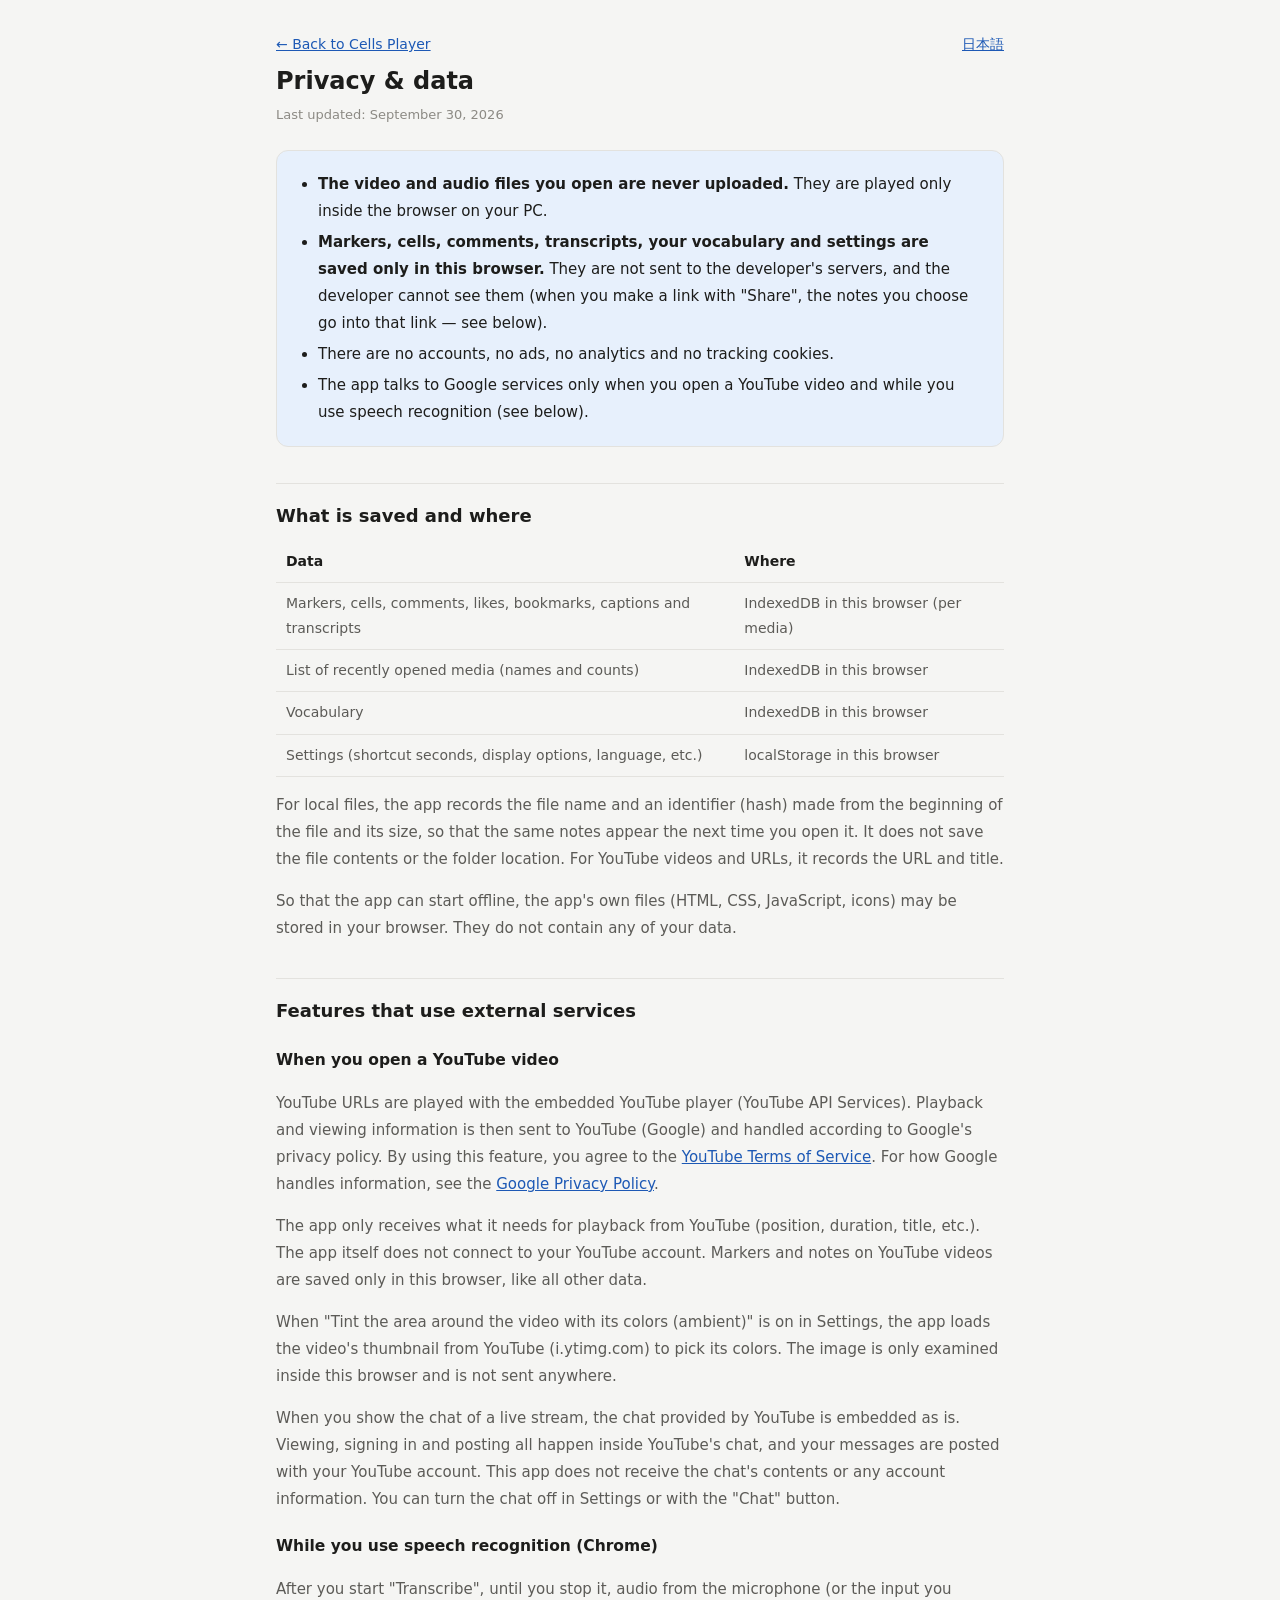
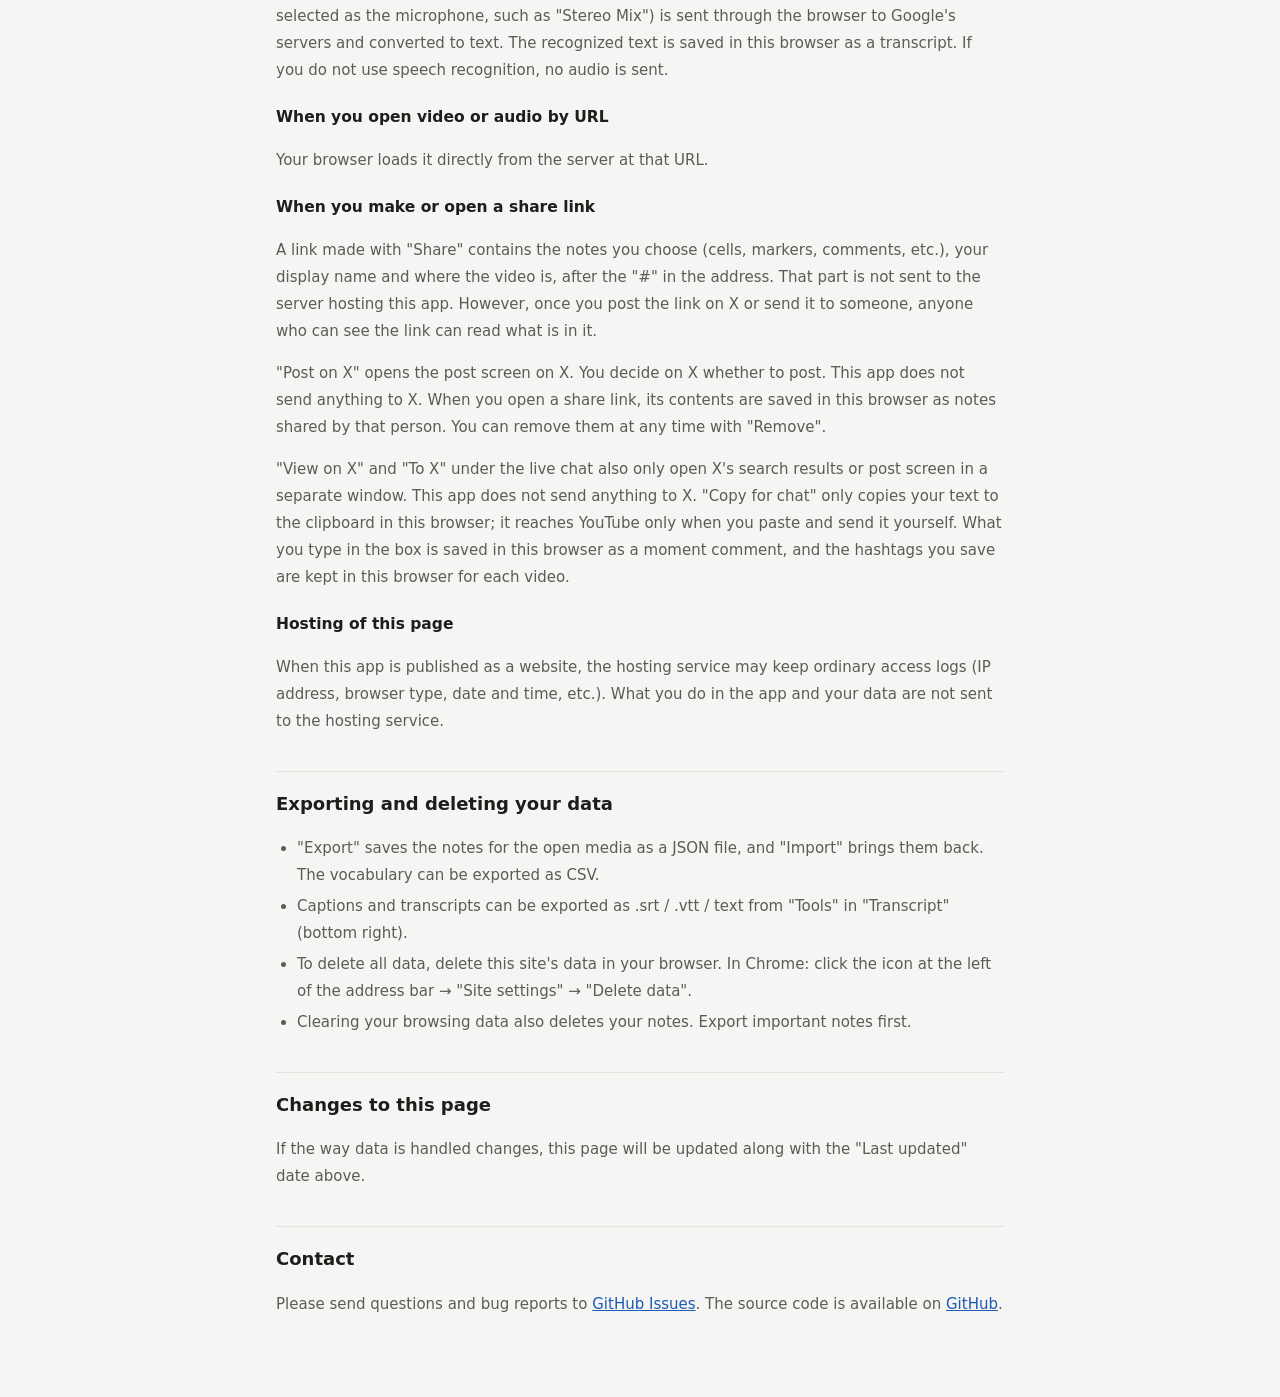
==== commit cec97a58: "配色を選べるようにする（設定の先頭の「配色」で、OSに合わせる・ライト・ダーク・ホワイト・ペーパー・ミント・サクラ・うす曇り・ハイコントラスト・シアター・ミッドナイトから選ぶ。選ぶとすぐ画面に当たり、" ====
--- a/privacy.html
+++ b/privacy.html
@@ -99,6 +99,10 @@
     YouTube の動画に付けた目印やメモも、ほかのデータと同じくこのブラウザの中にだけ保存されます。
   </p>
   <p>
+    設定の「動画のまわりを動画の色にする（アンビエント）」をオンにしているときは、色を取るために、その動画のサムネイル画像を YouTube（i.ytimg.com）から読み込みます。
+    画像はこのブラウザの中で色を調べるだけで、どこにも送りません。
+  </p>
+  <p>
     ライブ配信でチャットを表示すると、YouTube が用意しているチャットの画面をそのまま埋め込みます。
     チャットの表示・ログイン・書き込みは YouTube の画面の中で行われ、書き込みはあなたの YouTube アカウントで投稿されます。
     このアプリは、チャットの内容やアカウントの情報を受け取りません。チャットは設定や「チャット」ボタンで表示しないようにできます。
@@ -200,6 +204,10 @@
   <p>
     The app only receives what it needs for playback from YouTube (position, duration, title, etc.). The app itself does not connect to your YouTube account.
     Markers and notes on YouTube videos are saved only in this browser, like all other data.
+  </p>
+  <p>
+    When "Tint the area around the video with its colors (ambient)" is on in Settings, the app loads the video's thumbnail from YouTube (i.ytimg.com) to pick its colors.
+    The image is only examined inside this browser and is not sent anywhere.
   </p>
   <p>
     When you show the chat of a live stream, the chat provided by YouTube is embedded as is.
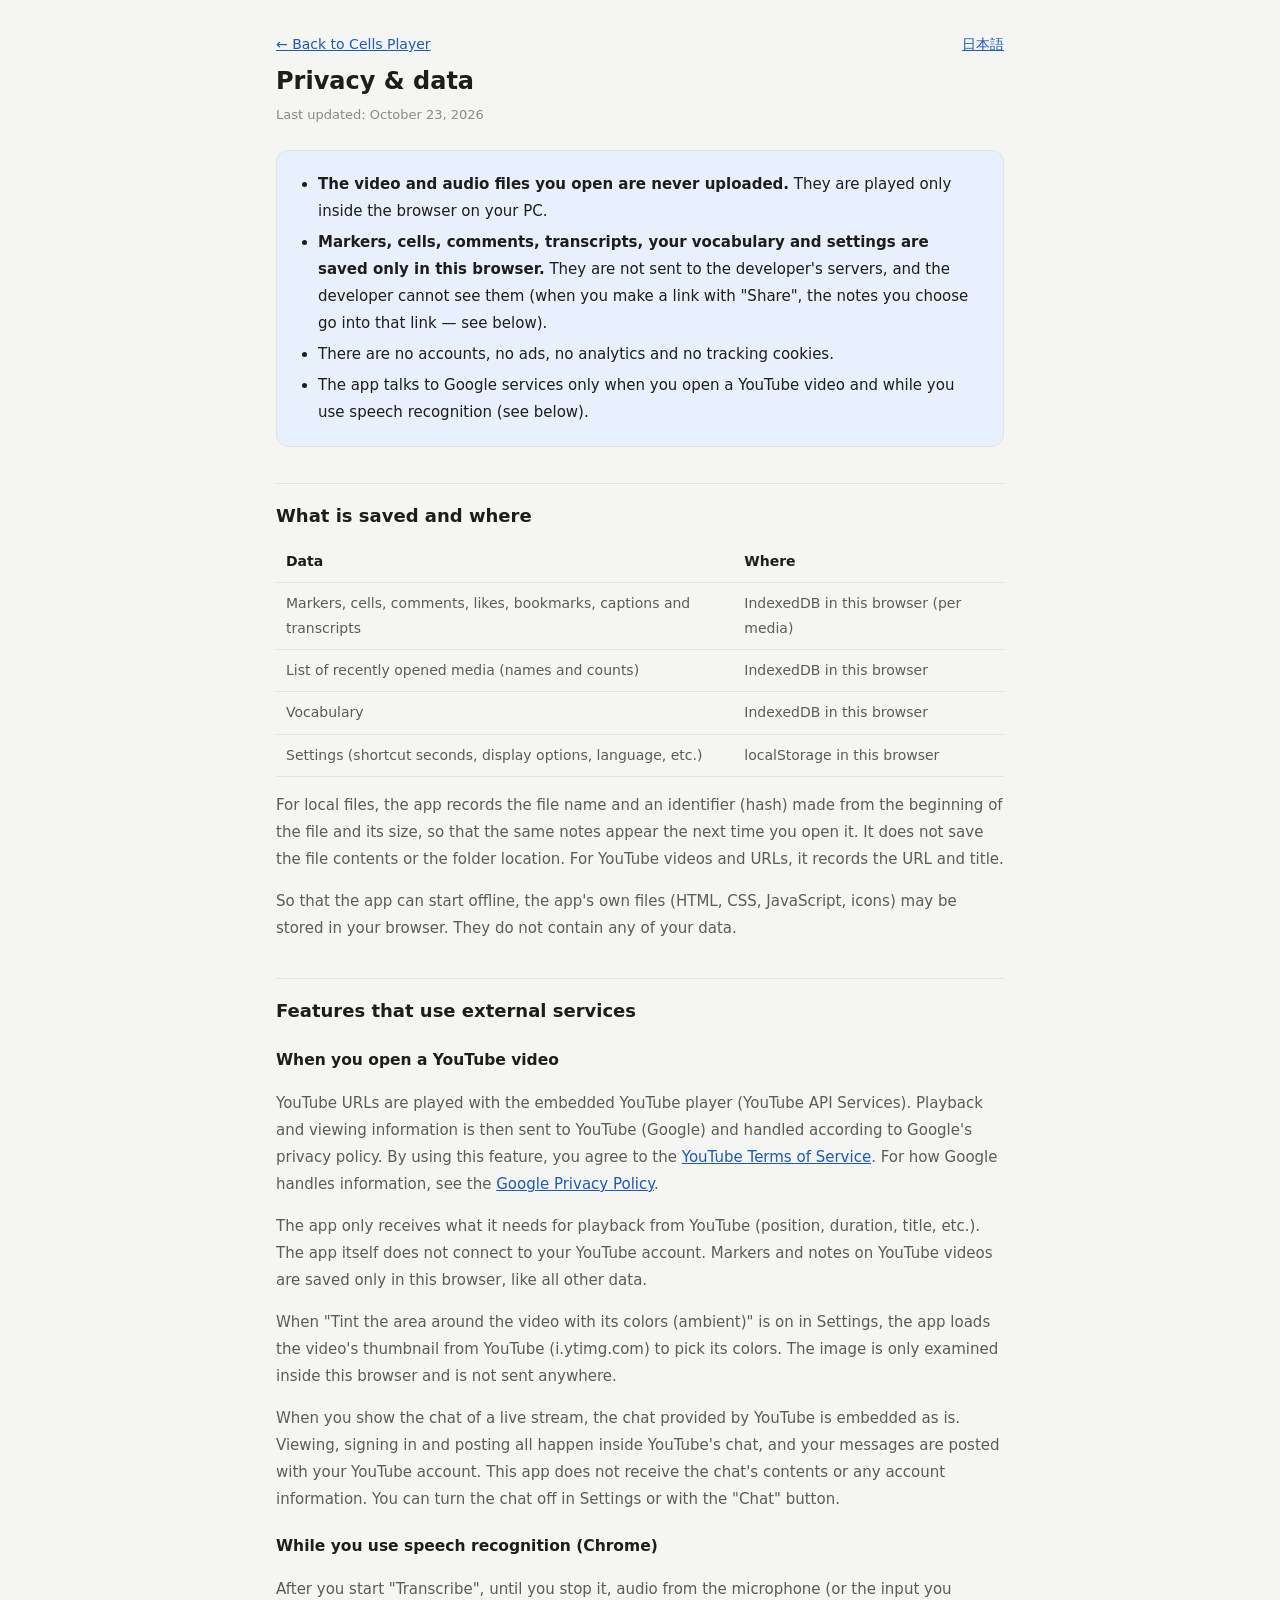
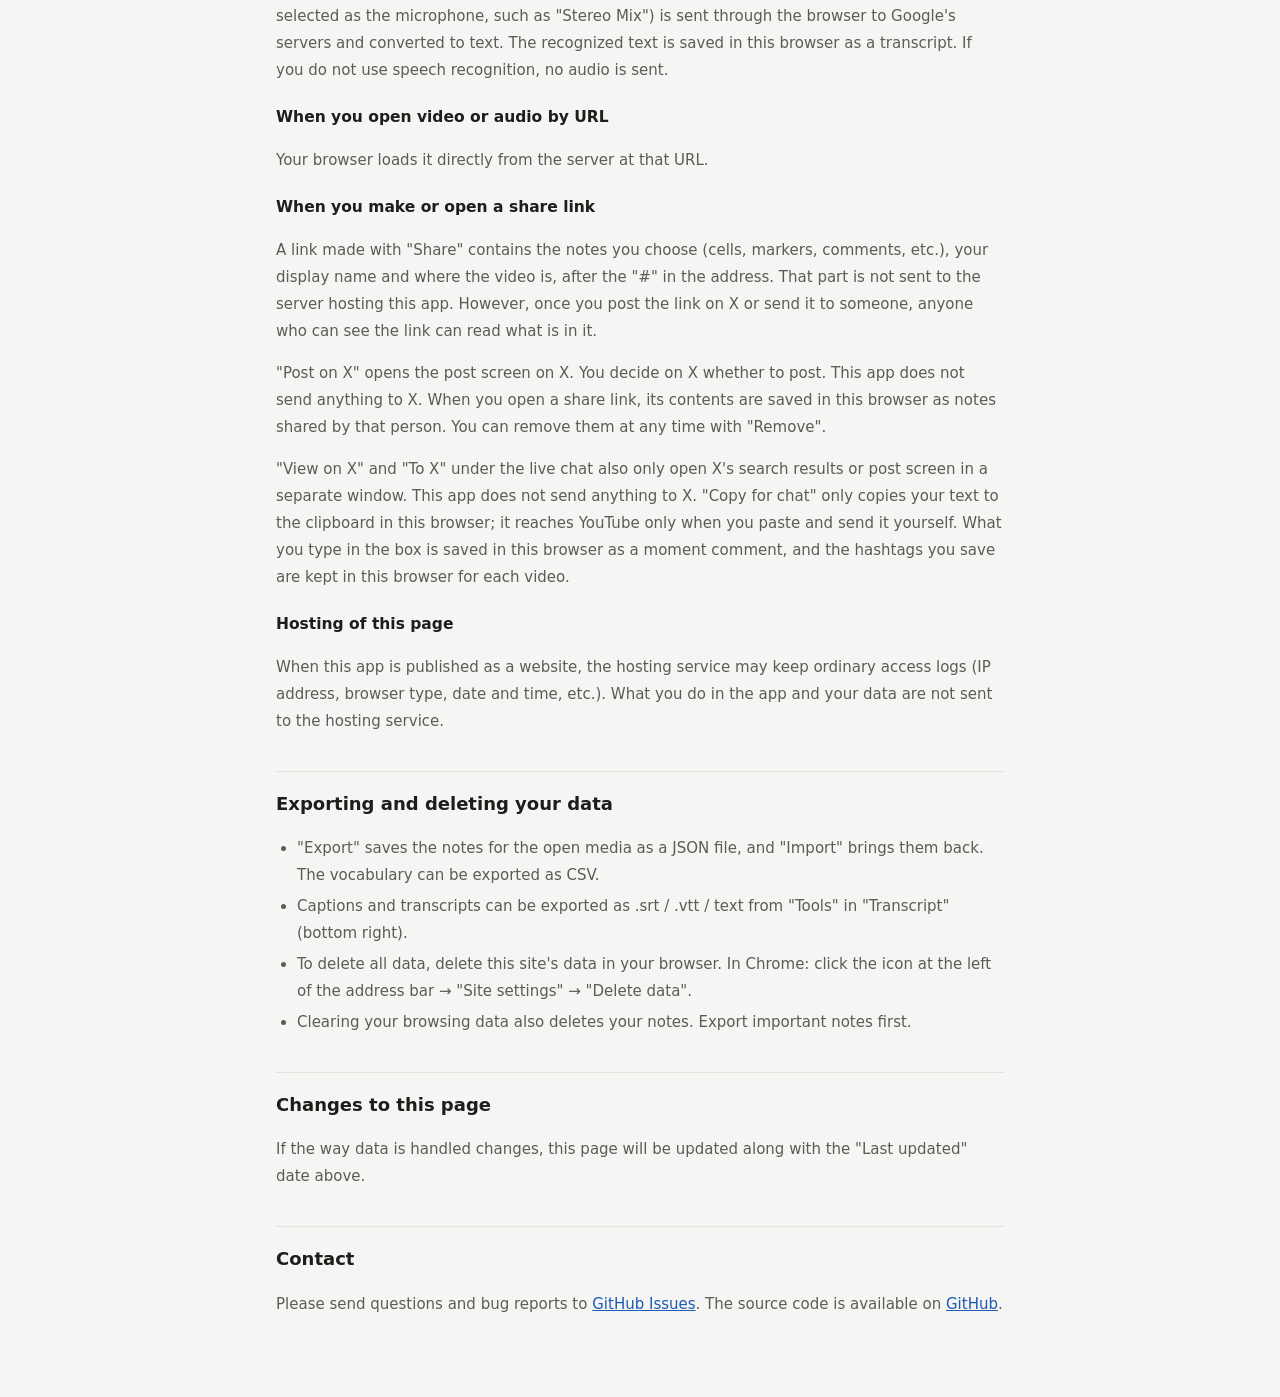
==== commit e2e82e50: "配色の見直し（アンビエントが、別のサイトの URL の動画を一度開くとそのあとずっと色を取れなくなるのを直し、その動画では色を取らないようにする。YouTube のサムネイルの読み込みが遅れたとき、あ" ====
--- a/privacy.html
+++ b/privacy.html
@@ -58,7 +58,7 @@
     <a class="lang-switch" href="?lang=en" lang="en">English</a>
   </div>
   <h1>プライバシーとデータの扱い</h1>
-  <p class="updated">最終更新: 2026年9月30日</p>
+  <p class="updated">最終更新: 2026年10月23日</p>
 
   <div class="summary">
     <ul>
@@ -165,7 +165,7 @@
     <a class="lang-switch" href="?lang=ja" lang="ja">日本語</a>
   </div>
   <h1>Privacy &amp; data</h1>
-  <p class="updated">Last updated: September 30, 2026</p>
+  <p class="updated">Last updated: October 23, 2026</p>
 
   <div class="summary">
     <ul>
